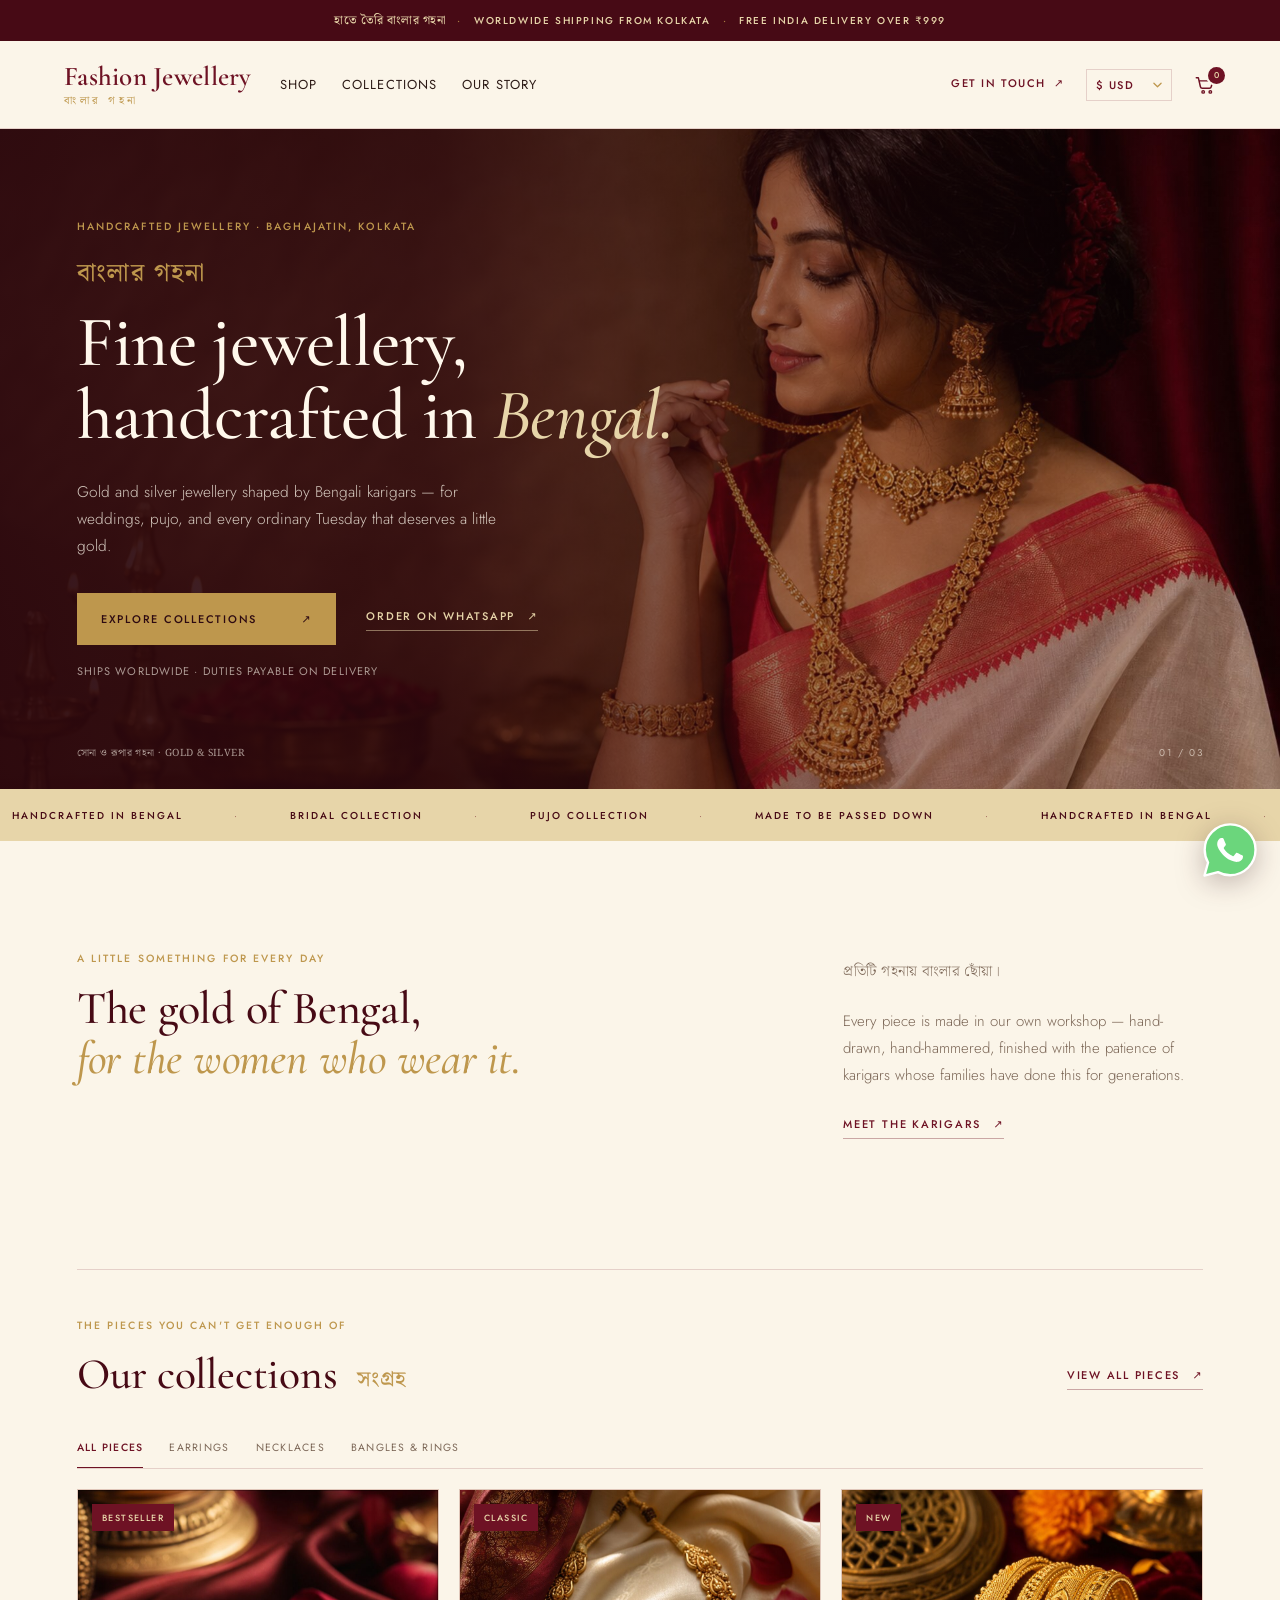
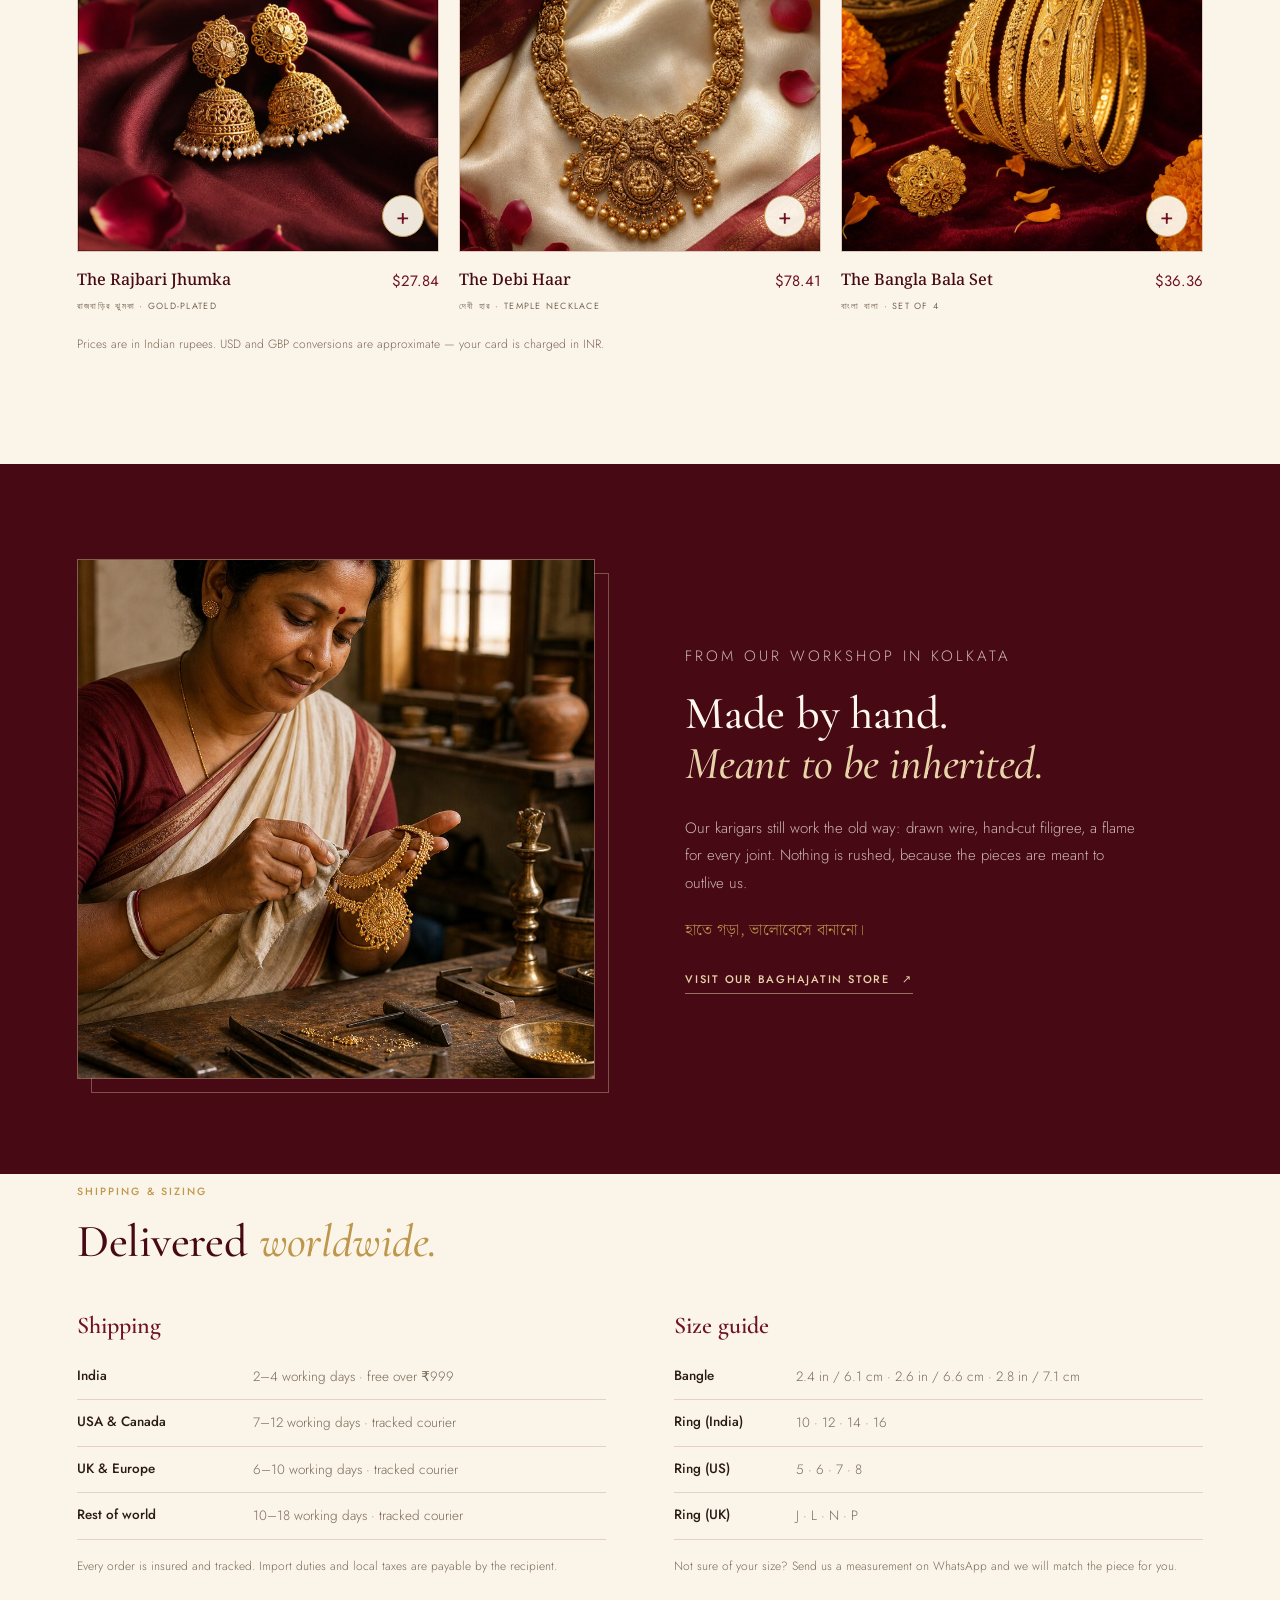
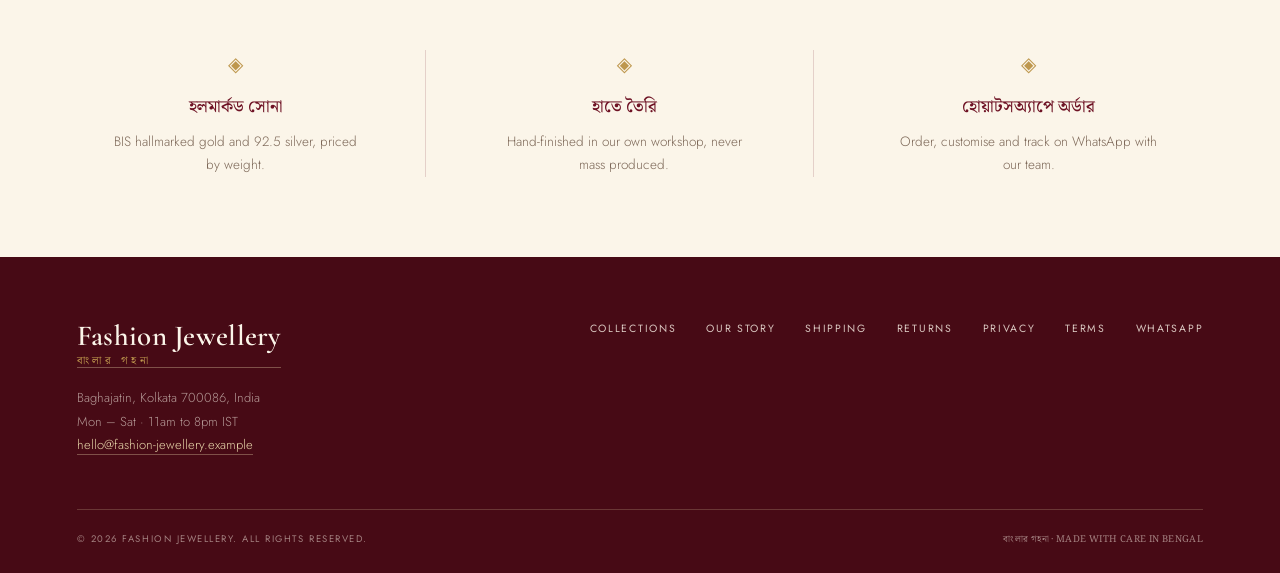
==== index.html @ 0cc1dbc8 "Fix dead navigation links on the cart page Co-authored-by: arena-agent <297053741+arena-agent@users." ====
<!doctype html>
<html lang="en">
<head>
  <meta charset="UTF-8">
  <meta name="viewport" content="width=device-width, initial-scale=1.0">
  <meta name="description" content="Fashion Jewellery — handcrafted Bengali gold and silver jewellery from Kolkata. Jhumka, temple haar, bala and bridal sets.">
  <meta name="theme-color" content="#6E1224">
  <link rel="icon" href="images/favicon.svg" type="image/svg+xml">
  <meta property="og:type" content="website">
  <meta property="og:title" content="Fashion Jewellery — বাংলার গহনা">
  <meta property="og:description" content="Handcrafted Bengali gold and silver jewellery from Kolkata. Jhumka, temple haar, bala and bridal sets.">
  <meta property="og:image" content="images/hero.jpg">
  <title>Fashion Jewellery | বাংলার গহনা · Handcrafted in Bengal</title>
  <link rel="preconnect" href="https://fonts.googleapis.com">
  <link rel="preconnect" href="https://fonts.gstatic.com" crossorigin>
  <link href="https://fonts.googleapis.com/css2?family=Cormorant+Garamond:ital,wght@0,400;0,500;0,600;1,400&family=Jost:wght@300;400;500;600&family=Noto+Serif+Bengali:wght@400;500;600&display=swap" rel="stylesheet">
  <link rel="stylesheet" href="style.css?v=10">
  <script>if ('scrollRestoration' in history) history.scrollRestoration = 'manual'; addEventListener('load', () => { if (!location.hash) window.scrollTo(0, 0); });</script>
</head>
<body>
  <div class="announcement"><span lang="bn">হাতে তৈরি বাংলার গহনা</span><i>·</i>WORLDWIDE SHIPPING FROM KOLKATA<i>·</i>FREE INDIA DELIVERY OVER ₹999</div>

  <header class="header">
    <button class="icon-button menu-toggle" aria-label="Open menu" aria-expanded="false">☰</button>
    <a class="logo" href="#top" aria-label="Fashion Jewellery home">
      <span class="logo-en">Fashion Jewellery</span>
      <span class="logo-bn" lang="bn">বাংলার গহনা</span>
    </a>
    <nav class="nav" aria-label="Main navigation">
      <a href="#shop">Shop</a>
      <a href="#collections">Collections</a>
      <a href="#story">Our Story</a>
    </nav>
    <div class="header-actions">
      <a href="https://wa.me/918697771768" target="_blank" rel="noopener noreferrer" class="contact-link">GET IN TOUCH <span>↗</span></a>
      <div class="currency-picker" data-currency-picker>
        <button class="currency-toggle" type="button" aria-haspopup="listbox" aria-expanded="false" aria-label="Currency: Indian rupee">
          <span class="currency-code">₹ INR</span>
          <svg class="currency-chevron" viewBox="0 0 10 6" aria-hidden="true"><path d="M1 1l4 4 4-4" fill="none" stroke="currentColor" stroke-width="1.4" stroke-linecap="round" stroke-linejoin="round"/></svg>
        </button>
        <ul class="currency-menu" role="listbox" aria-label="Choose currency" hidden>
          <li role="option" tabindex="-1" data-value="INR" aria-selected="true" class="selected"><span class="c-sym">₹</span><span class="c-code">INR</span><span class="c-name">Indian rupee</span></li>
          <li role="option" tabindex="-1" data-value="USD" aria-selected="false"><span class="c-sym">$</span><span class="c-code">USD</span><span class="c-name">US dollar</span></li>
          <li role="option" tabindex="-1" data-value="GBP" aria-selected="false"><span class="c-sym">£</span><span class="c-code">GBP</span><span class="c-name">Pound sterling</span></li>
        </ul>
      </div>
      <a class="bag-button" href="cart.html" aria-label="View your bag"><svg class="bag-icon" viewBox="0 0 24 24" aria-hidden="true" focusable="false" fill="none" stroke="currentColor" stroke-width="1.6" stroke-linecap="round" stroke-linejoin="round"><path d="M2.5 4h2.2l2.3 9.9a2 2 0 0 0 1.95 1.55h7.9a2 2 0 0 0 1.95-1.55L20.5 7.5H6.1"/><circle cx="10" cy="19.5" r="1.35"/><circle cx="17.8" cy="19.5" r="1.35"/></svg><span class="bag-count">0</span></a>
    </div>
  </header>

  <main id="top">
    <section class="hero">
      <div class="hero-copy">
        <p class="eyebrow">HANDCRAFTED JEWELLERY · BAGHAJATIN, KOLKATA</p>
        <h1><span class="bn" lang="bn">বাংলার গহনা</span>Fine jewellery,<br>handcrafted in <em>Bengal.</em></h1>
        <p class="hero-text">Gold and silver jewellery shaped by Bengali karigars — for weddings, pujo, and every ordinary Tuesday that deserves a little gold.</p>
        <div class="hero-actions">
          <a class="button button-gold" href="#collections">EXPLORE COLLECTIONS <span>↗</span></a>
          <a class="link-underline" href="https://wa.me/918697771768" target="_blank" rel="noopener noreferrer">ORDER ON WHATSAPP <span>↗</span></a>
        </div>
        <p class="hero-note">Ships worldwide · duties payable on delivery</p>
      </div>
      <div class="hero-bottom">
        <span lang="bn">সোনা ও রূপার গহনা · GOLD &amp; SILVER</span>
        <span>01 / 03</span>
      </div>
    </section>

    <div class="ticker" aria-hidden="true">
      <span>HANDCRAFTED IN BENGAL</span><b>·</b><span>BRIDAL COLLECTION</span><b>·</b><span>PUJO COLLECTION</span><b>·</b><span>MADE TO BE PASSED DOWN</span><b>·</b><span>HANDCRAFTED IN BENGAL</span><b>·</b>
    </div>

    <section class="intro section" id="shop">
      <div class="intro-left">
        <p class="eyebrow">A LITTLE SOMETHING FOR EVERY DAY</p>
        <h2>The gold of Bengal,<br><em>for the women who wear it.</em></h2>
      </div>
      <div class="intro-right">
        <p class="bn-line" lang="bn">প্রতিটি গহনায় বাংলার ছোঁয়া।</p>
        <p>Every piece is made in our own workshop — hand-drawn, hand-hammered, finished with the patience of karigars whose families have done this for generations.</p>
        <a class="link-underline" href="#story">MEET THE KARIGARS <span>↗</span></a>
      </div>
    </section>

    <section class="collections section" id="collections">
      <div class="section-heading">
        <div>
          <p class="eyebrow">THE PIECES YOU CAN'T GET ENOUGH OF</p>
          <h2>Our collections <span class="bn-inline" lang="bn">সংগ্রহ</span></h2>
        </div>
        <a class="link-underline" href="#products-grid">VIEW ALL PIECES <span>↗</span></a>
      </div>

      <div class="filters" role="group" aria-label="Filter products">
        <button class="active" data-filter="all">ALL PIECES</button>
        <button data-filter="earrings">EARRINGS</button>
        <button data-filter="necklaces">NECKLACES</button>
        <button data-filter="bangles">BANGLES &amp; RINGS</button>
      </div>

      <div class="product-grid" id="products-grid">
        <article class="product" data-category="earrings">
          <div class="product-image">
            <a class="product-link" href="product-jhumka.html" aria-label="View The Rajbari Jhumka"><img src="images/earrings.jpg" alt="Traditional gold Bengali jhumka earrings with pearl drops on maroon silk" loading="lazy"></a>
            <span class="tag">BESTSELLER</span>
            <button class="add" type="button" data-name="The Rajbari Jhumka" data-image="images/earrings.jpg" data-url="product-jhumka.html" data-price="2450" aria-label="Add The Rajbari Jhumka to bag">+</button>
          </div>
          <div class="product-info">
            <div><h3><a href="product-jhumka.html">The Rajbari Jhumka</a></h3><p><span lang="bn">রাজবাড়ির ঝুমকা</span> · GOLD-PLATED</p></div>
            <span class="price" data-inr="2450">₹2,450</span>
          </div>
        </article>
        <article class="product" data-category="necklaces">
          <div class="product-image">
            <a class="product-link" href="product-haar.html" aria-label="View The Debi Haar"><img src="images/necklace.jpg" alt="Antique gold Bengali temple necklace with carved deity pendants on ivory silk" loading="lazy"></a>
            <span class="tag">CLASSIC</span>
            <button class="add" type="button" data-name="The Debi Haar" data-image="images/necklace.jpg" data-url="product-haar.html" data-price="6900" aria-label="Add The Debi Haar to bag">+</button>
          </div>
          <div class="product-info">
            <div><h3><a href="product-haar.html">The Debi Haar</a></h3><p><span lang="bn">দেবী হার</span> · TEMPLE NECKLACE</p></div>
            <span class="price" data-inr="6900">₹6,900</span>
          </div>
        </article>
        <article class="product" data-category="bangles">
          <div class="product-image">
            <a class="product-link" href="product-bala.html" aria-label="View The Bangla Bala Set"><img src="images/bangles.jpg" alt="Set of traditional gold Bengali bangles and a carved gold ring on maroon velvet with marigolds" loading="lazy"></a>
            <span class="tag">NEW</span>
            <button class="add" type="button" data-name="The Bangla Bala Set" data-image="images/bangles.jpg" data-url="product-bala.html" data-price="3200" aria-label="Add The Bangla Bala Set to bag">+</button>
          </div>
          <div class="product-info">
            <div><h3><a href="product-bala.html">The Bangla Bala Set</a></h3><p><span lang="bn">বাংলা বালা</span> · SET OF 4</p></div>
            <span class="price" data-inr="3200">₹3,200</span>
          </div>
        </article>
      </div>
      <p class="price-note">Prices are in Indian rupees. USD and GBP conversions are approximate — your card is charged in INR.</p>
    </section>

    <section class="story section" id="story">
      <div class="story-image">
        <img src="images/story.jpg" alt="Bengali karigar polishing a gold necklace in a Kolkata workshop" loading="lazy">
      </div>
      <div class="story-copy">
        <p class="eyebrow">FROM OUR WORKSHOP IN KOLKATA</p>
        <h2>Made by hand.<br><em>Meant to be inherited.</em></h2>
        <p>Our karigars still work the old way: drawn wire, hand-cut filigree, a flame for every joint. Nothing is rushed, because the pieces are meant to outlive us.</p>
        <p class="bn-line" lang="bn">হাতে গড়া, ভালোবেসে বানানো।</p>
        <a class="link-underline" href="https://wa.me/918697771768" target="_blank" rel="noopener noreferrer">VISIT OUR BAGHAJATIN STORE <span>↗</span></a>
      </div>
    </section>

    <section class="info section" id="shipping">
      <div class="info-head">
        <p class="eyebrow">SHIPPING &amp; SIZING</p>
        <h2>Delivered <em>worldwide.</em></h2>
      </div>
      <div class="info-grid">
        <div>
          <h3>Shipping</h3>
          <table>
            <tr><th>India</th><td>2–4 working days · free over ₹999</td></tr>
            <tr><th>USA &amp; Canada</th><td>7–12 working days · tracked courier</td></tr>
            <tr><th>UK &amp; Europe</th><td>6–10 working days · tracked courier</td></tr>
            <tr><th>Rest of world</th><td>10–18 working days · tracked courier</td></tr>
          </table>
          <p class="fineprint">Every order is insured and tracked. Import duties and local taxes are payable by the recipient.</p>
        </div>
        <div>
          <h3>Size guide</h3>
          <table>
            <tr><th>Bangle</th><td>2.4 in / 6.1 cm · 2.6 in / 6.6 cm · 2.8 in / 7.1 cm</td></tr>
            <tr><th>Ring (India)</th><td>10 · 12 · 14 · 16</td></tr>
            <tr><th>Ring (US)</th><td>5 · 6 · 7 · 8</td></tr>
            <tr><th>Ring (UK)</th><td>J · L · N · P</td></tr>
          </table>
          <p class="fineprint">Not sure of your size? Send us a measurement on WhatsApp and we will match the piece for you.</p>
        </div>
      </div>
    </section>

    <section class="assurances section" aria-label="Why shop with us">
      <div><span class="assurance-icon">◈</span><h3 lang="bn">হলমার্কড সোনা</h3><p>BIS hallmarked gold and 92.5 silver, priced by weight.</p></div>
      <div><span class="assurance-icon">◈</span><h3 lang="bn">হাতে তৈরি</h3><p>Hand-finished in our own workshop, never mass produced.</p></div>
      <div><span class="assurance-icon">◈</span><h3 lang="bn">হোয়াটসঅ্যাপে অর্ডার</h3><p>Order, customise and track on WhatsApp with our team.</p></div>
    </section>
  </main>

  <footer>
    <div class="footer-top">
      <div class="footer-brand">
        <a class="logo" href="#top"><span class="logo-en">Fashion Jewellery</span><span class="logo-bn" lang="bn">বাংলার গহনা</span></a>
        <p>Baghajatin, Kolkata 700086, India<br>Mon – Sat · 11am to 8pm IST<br><a href="mailto:hello@fashion-jewellery.example">hello@fashion-jewellery.example</a></p>
      </div>
      <div class="footer-links">
        <a href="#collections">COLLECTIONS</a>
        <a href="#story">OUR STORY</a>
        <a href="#shipping">SHIPPING</a>
        <a href="returns.html">RETURNS</a>
        <a href="privacy.html">PRIVACY</a>
        <a href="terms.html">TERMS</a>
        <a href="https://wa.me/918697771768" target="_blank" rel="noopener noreferrer">WHATSAPP</a>
      </div>
    </div>
    <div class="footer-bottom">
      <span>© 2026 FASHION JEWELLERY. ALL RIGHTS RESERVED.</span>
      <span lang="bn">বাংলার গহনা · MADE WITH CARE IN BENGAL</span>
    </div>
  </footer>


  <a class="whatsapp-float" href="https://wa.me/918697771768?text=Hello%20Fashion%20Jewellery!%20I%27d%20like%20to%20know%20more%20about%20your%20jewellery." target="_blank" rel="noopener noreferrer" aria-label="Chat with Fashion Jewellery on WhatsApp">
    <svg viewBox="-1.1 -1.1 26.2 26.2" aria-hidden="true" focusable="false"><path d="M20.463 3.488A11.815 11.815 0 0 0 12.05 0C5.495 0 .16 5.335.157 11.892c0 2.096.547 4.142 1.588 5.945L.057 24l6.305-1.654a11.882 11.882 0 0 0 5.683 1.448h.005c6.554 0 11.89-5.335 11.893-11.893a11.821 11.821 0 0 0-3.48-8.413Z" fill="#6BD67C" stroke="#FFFFFF" stroke-width="1.1" stroke-linejoin="round"/><path d="M17.472 14.382c-.297-.149-1.758-.867-2.03-.967-.273-.099-.471-.148-.67.15-.197.297-.767.966-.94 1.164-.173.199-.347.223-.644.075-.297-.15-1.255-.463-2.39-1.475-.883-.788-1.48-1.761-1.653-2.059-.173-.297-.018-.458.13-.606.134-.133.298-.347.446-.52.149-.174.198-.298.298-.497.099-.198.05-.371-.025-.52-.075-.149-.669-1.612-.916-2.207-.242-.579-.487-.5-.669-.51-.173-.008-.371-.01-.57-.01-.198 0-.52.074-.792.372-.272.297-1.04 1.016-1.04 2.479 0 1.462 1.065 2.875 1.213 3.074.149.198 2.096 3.2 5.077 4.487.709.306 1.262.489 1.694.625.712.227 1.36.195 1.871.118.571-.085 1.758-.719 2.006-1.413.248-.694.248-1.289.173-1.413-.074-.124-.272-.198-.57-.347" fill="#FFFFFF"/></svg>
  </a>
  <script src="script.js"></script>
</body></html>
---- style.css ----
:root{
  --ivory:#fbf5e9;
  --ivory-2:#f5ead8;
  --ivory-3:#efe0c9;
  --maroon:#6e1224;
  --maroon-deep:#470a15;
  --gold:#be974d;
  --gold-2:#e7d5a9;
  --ink:#2c1a16;
  --muted:#7c6757;
  --line:rgba(110,18,36,.16);
}
*{box-sizing:border-box}
html{scroll-behavior:smooth}
body{margin:0;background:var(--ivory);color:var(--ink);font-family:'Jost',system-ui,sans-serif;font-weight:400;-webkit-font-smoothing:antialiased}
a{color:inherit;text-decoration:none}
button,input{font:inherit}
button{cursor:pointer}
img{display:block;max-width:100%;height:auto}
.bn,.logo-bn,.bn-line,.bn-inline,.product-info h3{font-family:'Noto Serif Bengali',serif}
.sr-only{position:absolute;width:1px;height:1px;overflow:hidden;clip:rect(0,0,0,0)}

/* announcement */
.announcement{background:var(--maroon-deep);color:var(--gold-2);text-align:center;font-size:10px;letter-spacing:.16em;padding:11px 16px;font-weight:500;text-transform:uppercase}
.announcement span{font-family:'Noto Serif Bengali',serif;letter-spacing:.04em;text-transform:none;font-size:12px;color:var(--gold-2)}
.announcement i{margin:0 12px;font-style:normal;color:var(--gold);opacity:.8}

/* header */
.header{position:sticky;top:0;z-index:9;height:88px;display:flex;align-items:center;gap:clamp(14px,2.2vw,38px);padding:0 5%;background:var(--ivory);border-bottom:1px solid var(--line);transition:box-shadow .25s ease}
.header.scrolled{box-shadow:0 10px 26px rgba(44,10,16,.12)}
#top,#shop,#collections,#story,#shipping{scroll-margin-top:104px}
.logo{display:flex;flex-direction:column;line-height:1;gap:6px;min-width:0}
.logo-en{font-family:'Cormorant Garamond',serif;font-size:27px;font-weight:600;letter-spacing:.01em;color:var(--maroon);white-space:nowrap}
.logo-bn{font-size:11px;letter-spacing:.32em;color:var(--gold);text-transform:none}
.nav{display:flex;gap:clamp(16px,1.9vw,32px);font-size:13px;letter-spacing:.09em;text-transform:uppercase;color:var(--ink)}
.nav a{position:relative;padding:6px 0;white-space:nowrap}
.nav a:after{content:'';position:absolute;left:0;right:100%;bottom:0;height:1px;background:var(--gold);transition:right .25s}
.nav a:hover:after{right:0}
.header-actions{margin-left:auto;display:flex;align-items:center;gap:clamp(14px,1.7vw,30px);font-size:11px;font-weight:500;letter-spacing:.14em}
.contact-link{display:inline-flex;gap:8px;color:var(--maroon);border-bottom:1px solid transparent;padding-bottom:3px;white-space:nowrap}
.contact-link:hover{border-color:var(--gold)}
.currency-picker{position:relative;display:inline-block}
.currency-toggle{display:inline-flex;align-items:center;justify-content:space-between;gap:7px;width:86px;box-sizing:border-box;border:1px solid var(--line);background:transparent;color:var(--maroon);font-family:'Jost',sans-serif;font-size:11px;letter-spacing:.12em;padding:7px 9px;cursor:pointer;transition:border-color .2s,background .2s}
.currency-toggle:hover{border-color:var(--gold);background:rgba(190,151,77,.08)}
.currency-toggle:focus-visible{outline:2px solid var(--gold);outline-offset:2px}
.currency-code{white-space:nowrap;flex:1 1 auto;text-align:left}
.currency-chevron{flex:0 0 auto;width:9px;height:6px;color:var(--gold);transition:transform .22s ease}
.currency-picker.open .currency-chevron{transform:rotate(180deg)}
.currency-menu{position:absolute;top:calc(100% + 8px);right:0;min-width:200px;margin:0;padding:6px;list-style:none;background:#fffaf0;border:1px solid var(--line);box-shadow:0 20px 44px rgba(44,10,16,.18);z-index:8}
.currency-menu[hidden]{display:none}
.currency-menu li{position:relative;display:grid;grid-template-columns:18px 1fr;column-gap:9px;align-items:center;padding:9px 26px 9px 10px;cursor:pointer;font-size:11px;letter-spacing:.1em;color:var(--muted)}
.currency-menu li:hover,.currency-menu li:focus{background:rgba(190,151,77,.14);outline:none}
.c-sym{grid-row:1 / 3;font-size:14px;color:var(--gold);text-align:center}
.c-code{color:var(--ink);letter-spacing:.14em}
.c-name{font-size:10px;letter-spacing:.02em;color:var(--muted);text-transform:none}
.currency-menu li.selected{background:rgba(110,18,36,.06)}
.currency-menu li.selected .c-code{color:var(--maroon);font-weight:500}
.currency-menu li.selected:after{content:'✓';position:absolute;right:10px;top:50%;transform:translateY(-50%);font-size:11px;color:var(--gold)}
.bag-button{position:relative;display:inline-flex;align-items:center;border:0;background:none;padding:0;line-height:1;color:var(--maroon)}
.bag-icon{width:22px;height:22px;flex:0 0 auto;display:block}
.header .bag-count{position:absolute;top:-7px;right:-9px;margin:0;width:17px;height:17px;min-width:17px;font-size:8.5px;box-shadow:0 0 0 2px var(--ivory)}
.bag-count{display:inline-flex;align-items:center;justify-content:center;flex:0 0 auto;width:20px;height:20px;min-width:20px;border-radius:50%;background:var(--maroon);color:var(--gold-2);margin-left:8px;font-size:9px;line-height:1;letter-spacing:0}
.icon-button{border:0;background:none}
.menu-toggle{display:none;font-size:20px;color:var(--maroon);padding:0}

/* hero */
.hero{position:relative;min-height:640px;display:flex;align-items:center;padding:90px 6% 110px;color:var(--ivory);background:var(--maroon-deep) url('images/hero.jpg') right center/cover no-repeat}
.hero:before{content:'';position:absolute;inset:0;background:linear-gradient(90deg,rgba(43,7,13,.95) 0%,rgba(43,7,13,.86) 34%,rgba(43,7,13,.45) 62%,rgba(43,7,13,.12) 100%)}
.hero-copy{position:relative;max-width:640px}
.eyebrow{font-size:10.5px;font-weight:500;letter-spacing:.2em;text-transform:uppercase;color:var(--gold);margin:0}
.hero h1{font-family:'Cormorant Garamond',serif;font-weight:500;font-size:clamp(46px,5.6vw,80px);line-height:1.02;letter-spacing:-.01em;margin:22px 0 26px;color:#fff8ec}
.hero h1 em{font-style:italic;color:var(--gold-2)}
.hero h1 .bn{display:block;font-size:clamp(20px,2vw,27px);letter-spacing:.06em;color:var(--gold);margin-bottom:14px;line-height:1.4}
.hero-text{font-size:15.5px;line-height:1.75;max-width:440px;color:rgba(255,248,236,.78);font-weight:300}
.hero-actions{display:flex;align-items:center;gap:30px;flex-wrap:wrap;margin-top:34px}
.hero-note{margin:18px 0 0;font-size:11px;letter-spacing:.1em;text-transform:uppercase;color:rgba(255,248,236,.6)}
.button{display:inline-flex;align-items:center;justify-content:space-between;gap:44px;padding:18px 24px;font-size:11px;font-weight:500;letter-spacing:.16em;border:0}
.button-gold{background:var(--gold);color:#2d0a12}
.button-gold:hover{background:var(--gold-2)}
.link-underline{display:inline-flex;align-items:center;gap:12px;font-size:11px;font-weight:500;letter-spacing:.16em;color:var(--gold-2);border-bottom:1px solid rgba(231,213,169,.5);padding-bottom:6px}
.hero .link-underline{color:var(--gold-2)}
.link-underline:hover{border-color:var(--gold-2)}
.hero-bottom{position:absolute;left:6%;right:6%;bottom:28px;display:flex;justify-content:space-between;font-size:10px;letter-spacing:.16em;color:rgba(255,248,236,.6);text-transform:uppercase}
.hero-bottom span:first-child{font-family:'Noto Serif Bengali',serif;letter-spacing:.04em;text-transform:none}

/* ticker */
.ticker{background:var(--gold-2);color:var(--maroon-deep);height:52px;display:flex;align-items:center;justify-content:space-around;gap:26px;overflow:hidden;white-space:nowrap;font-size:10px;letter-spacing:.2em;font-weight:500}
.ticker b{font-weight:400;color:var(--maroon);opacity:.6}

/* sections */
.section{padding-left:6%;padding-right:6%}
.intro{display:flex;justify-content:space-between;gap:8%;align-items:flex-start;padding-top:110px;padding-bottom:110px}
.intro-left{max-width:620px}
.intro-right{width:360px;padding-top:8px}
.section h2{font-family:'Cormorant Garamond',serif;font-weight:500;font-size:clamp(34px,3.6vw,54px);line-height:1.08;letter-spacing:-.005em;margin:18px 0 0;color:var(--maroon-deep)}
.section h2 em{font-style:italic;color:var(--gold)}
.bn-line{font-size:15px;color:var(--maroon);margin:0 0 14px;letter-spacing:.02em}
.intro-right p{font-size:15px;line-height:1.8;color:var(--muted);margin:0 0 22px;font-weight:300}
.intro-right .link-underline{color:var(--maroon);border-color:rgba(110,18,36,.35)}

/* collections */
.collections{padding-top:20px;padding-bottom:110px}
.section-heading{display:flex;justify-content:space-between;align-items:flex-end;gap:20px;border-top:1px solid var(--line);padding-top:48px}
.section-heading h2{font-size:clamp(32px,3.4vw,50px)}
.bn-inline{font-size:.5em;color:var(--gold);letter-spacing:.02em;margin-left:10px;vertical-align:middle}
.section-heading .link-underline{color:var(--maroon);border-color:rgba(110,18,36,.35);margin-bottom:8px}
.filters{display:flex;gap:26px;margin:42px 0 20px;overflow-x:auto;scrollbar-width:none;border-bottom:1px solid var(--line);padding-bottom:0}
.filters::-webkit-scrollbar{display:none}
.filters button{border:0;background:transparent;padding:0 0 12px;font-size:10.5px;letter-spacing:.12em;white-space:nowrap;color:var(--muted);border-bottom:2px solid transparent;margin-bottom:-1px}
.filters button.active{color:var(--maroon);border-color:var(--maroon);font-weight:500}
.product-grid{display:grid;grid-template-columns:repeat(3,1fr);gap:20px}
.product[hidden]{display:none}
.product-image{position:relative;background:var(--ivory-2);border:1px solid var(--line);overflow:hidden;aspect-ratio:1/1}
.product-image img{width:100%;height:100%;object-fit:cover;transition:transform .6s ease}
.product:hover .product-image img{transform:scale(1.04)}
.tag{position:absolute;top:14px;left:14px;background:var(--maroon);color:var(--gold-2);padding:7px 10px;font-size:9px;letter-spacing:.16em;font-weight:500}
.product-image .add{position:absolute;right:14px;bottom:14px;width:42px;height:42px;border-radius:50%;border:1px solid var(--gold);background:rgba(251,245,233,.94);color:var(--maroon);font-size:22px;line-height:1;display:grid;place-items:center;transition:.2s}
.product-image .add:hover{background:var(--maroon);color:var(--gold-2);border-color:var(--maroon)}
.detail-actions .button{width:auto;flex:0 0 auto}
.product-info{display:flex;justify-content:space-between;align-items:flex-start;gap:12px;padding-top:16px}
.product-info h3{font-size:16px;margin:0 0 6px;font-weight:500;color:var(--maroon-deep)}
.product-info p{font-size:9px;letter-spacing:.14em;color:var(--muted);margin:0;font-family:'Jost',sans-serif}
.product-info>span{font-size:15px;color:var(--maroon);white-space:nowrap;padding-top:2px}
.price-note{font-size:12px;line-height:1.7;color:var(--muted);margin:22px 0 0;font-weight:300}

/* story */
.story{display:grid;grid-template-columns:1fr 1fr;gap:8%;align-items:center;background:var(--maroon-deep);color:var(--ivory);padding-top:95px;padding-bottom:95px}
.story-image{position:relative}
.story-image img{position:relative;z-index:2}
.story-image img{width:100%;height:520px;object-fit:cover;border:1px solid rgba(231,213,169,.4)}
.story-image:after{content:'';position:absolute;inset:14px -14px -14px 14px;border:1px solid rgba(231,213,169,.35);pointer-events:none;z-index:1}
.story-copy{max-width:460px}
.story-copy h2{color:#fff8ec;margin-bottom:26px}
.story-copy h2 em{color:var(--gold-2)}
.story-copy p{font-size:15px;line-height:1.85;color:rgba(255,248,236,.72);font-weight:300;margin:0 0 18px}
.story-copy .bn-line{color:var(--gold);font-size:16px}
.story-copy .link-underline{margin-top:8px}

/* shipping & sizing */
.info{padding-top:10px;padding-bottom:0}
.info-head{max-width:640px}
.info-grid{display:grid;grid-template-columns:1fr 1fr;gap:6%;margin-top:44px}
.info-grid h3{font-family:'Cormorant Garamond',serif;font-size:24px;font-weight:600;color:var(--maroon);margin:0 0 14px}
.info-grid table{width:100%;border-collapse:collapse;font-size:13.5px}
.info-grid tr{border-bottom:1px solid var(--line)}
.info-grid th{text-align:left;font-weight:500;color:var(--ink);padding:12px 16px 12px 0;white-space:nowrap;vertical-align:top}
.info-grid td{color:var(--muted);padding:12px 0;font-weight:300;line-height:1.6}
.fineprint{font-size:12px;line-height:1.7;color:var(--muted);margin:16px 0 0;font-weight:300}

/* assurances */
.assurances{display:grid;grid-template-columns:repeat(3,1fr);gap:40px;padding-top:74px;padding-bottom:80px;text-align:center}
.assurances>div{border-right:1px solid var(--line);padding-right:30px}
.assurances>div:last-child{border-right:0;padding-right:0}
.assurance-icon{display:block;color:var(--gold);font-size:20px;margin-bottom:14px}
.assurances h3{font-family:'Noto Serif Bengali',serif;font-size:17px;font-weight:500;color:var(--maroon);margin:0 0 10px}
.assurances p{font-size:13.5px;line-height:1.7;color:var(--muted);margin:0 auto;max-width:260px;font-weight:300}

/* footer */
footer{background:var(--maroon-deep);color:var(--ivory);padding:64px 6% 26px}
.footer-top{display:flex;justify-content:space-between;gap:10%;align-items:flex-start}
.footer-brand .logo-en{color:var(--ivory);font-size:29px}
.footer-brand .logo-bn{color:var(--gold)}
.footer-brand p{font-size:13px;line-height:1.8;color:rgba(255,248,236,.6);margin:18px 0 0;font-weight:300}
.footer-brand a{color:var(--gold-2);border-bottom:1px solid rgba(231,213,169,.35)}
.footer-brand a:hover{border-color:var(--gold-2)}
.footer-links{display:flex;gap:30px;font-size:10.5px;letter-spacing:.16em;flex-wrap:wrap}
.footer-links a{color:rgba(255,248,236,.8);border-bottom:1px solid transparent;padding-bottom:5px}
.footer-links a:hover{color:var(--gold-2);border-color:var(--gold-2)}
.footer-bottom{border-top:1px solid rgba(231,213,169,.22);margin-top:52px;padding-top:22px;display:flex;justify-content:space-between;gap:20px;font-size:9.5px;letter-spacing:.16em;color:rgba(255,248,236,.5)}
.footer-bottom span:last-child{font-family:'Noto Serif Bengali',serif;letter-spacing:.04em}

/* cart page */
.cart-page{padding:0 6% 100px}
.cart-head{display:flex;align-items:baseline;gap:18px;flex-wrap:wrap;margin-bottom:30px}
.cart-head h1{font-family:'Cormorant Garamond',serif;font-size:clamp(38px,4vw,58px);font-weight:500;color:var(--maroon-deep);margin:0;line-height:1.05}
.cart-count-label{font-size:10.5px;letter-spacing:.16em;text-transform:uppercase;color:var(--muted);margin:0}
.cart-layout{display:grid;grid-template-columns:1.45fr .85fr;gap:6%;align-items:start}
.cart-layout[hidden]{display:none}
.cart-items{display:flex;flex-direction:column;border-top:1px solid var(--line)}
.cart-item{display:grid;grid-template-columns:112px 1fr;gap:18px;padding:22px 0;border-bottom:1px solid var(--line)}
.cart-item-media{display:block;background:var(--ivory-2);border:1px solid var(--line);aspect-ratio:1/1;overflow:hidden}
.cart-item-media img{width:100%;height:100%;object-fit:cover;display:block}
.cart-item-placeholder{display:grid;place-items:center;height:100%;color:var(--gold);font-size:22px}
.cart-item-body{display:flex;flex-direction:column;min-width:0}
.cart-item-head{display:flex;justify-content:space-between;align-items:baseline;gap:14px}
.cart-item-name{font-family:'Cormorant Garamond',serif;font-size:21px;font-weight:600;color:var(--maroon-deep);margin:0;line-height:1.2}
.cart-item-unit{font-size:12px;color:var(--muted);margin:5px 0 0}
.cart-item-foot{display:flex;align-items:center;justify-content:space-between;gap:14px;margin-top:auto;padding-top:14px}
.cart-line-total{font-size:15px;color:var(--maroon);white-space:nowrap}
.cart-summary{background:var(--ivory-2);border:1px solid var(--line);padding:26px 24px;position:sticky;top:110px}
.cart-summary h2{font-family:'Cormorant Garamond',serif;font-size:25px;font-weight:600;color:var(--maroon);margin:0 0 18px}
.summary-row{display:flex;justify-content:space-between;align-items:baseline;padding-bottom:16px;border-bottom:1px solid var(--line);font-size:15px;color:var(--ink)}
.summary-row strong{font-size:19px;color:var(--maroon)}
.cart-note{font-size:12px;line-height:1.7;color:var(--muted);margin:16px 0 20px;font-weight:300}
.cart-summary .button{width:100%}
.cart-continue{margin-top:18px;color:var(--maroon);border-color:rgba(110,18,36,.32)}
.cart-trust{list-style:none;margin:24px 0 0;padding:18px 0 0;border-top:1px solid var(--line);display:grid;gap:9px;font-size:12px;color:var(--muted);font-weight:300}
.cart-trust li:before{content:'\25c8';color:var(--gold);margin-right:9px;font-size:10px}
.cart-empty{max-width:470px;margin:0 auto;text-align:center;padding:70px 0 20px}
.cart-empty[hidden]{display:none}
.cart-empty-glyph{color:var(--gold);font-size:24px}
.cart-empty h2{font-family:'Cormorant Garamond',serif;font-size:32px;font-weight:600;color:var(--maroon-deep);margin:14px 0 10px}
.cart-empty p{font-size:14px;line-height:1.75;color:var(--muted);font-weight:300;margin:0 0 24px}
.qty{display:inline-flex;align-items:center;border:1px solid var(--line);background:rgba(255,255,255,.55)}
.qty-button{width:30px;height:30px;border:0;background:transparent;color:var(--maroon);font-size:15px;line-height:1;cursor:pointer;transition:background .15s}
.qty-button:hover{background:rgba(190,151,77,.18)}
.qty-value{min-width:26px;text-align:center;font-size:12px;letter-spacing:.06em}
.bag-remove{background:none;border:0;padding:0;text-decoration:underline;text-underline-offset:2px;font-size:11px;color:var(--maroon);cursor:pointer}
.whatsapp-order{width:100%}
.whatsapp-order:disabled{opacity:.45;cursor:not-allowed}

/* product detail */
.product-page{padding:0 6% 90px}
.breadcrumb{display:flex;gap:10px;flex-wrap:wrap;font-size:10.5px;letter-spacing:.14em;text-transform:uppercase;color:var(--muted);padding:26px 0 30px}
.breadcrumb a:hover{color:var(--maroon)}
.breadcrumb span[aria-current]{color:var(--maroon)}
.product-detail{display:grid;grid-template-columns:1.04fr 1fr;gap:6%;align-items:start}
.gallery-main{position:relative;background:var(--ivory-2);border:1px solid var(--line);overflow:hidden}
.gallery-open{display:block;width:100%;border:0;background:none;padding:0;cursor:zoom-in}
.gallery-image{width:100%;height:100%;aspect-ratio:1/1;object-fit:contain;display:block;background:var(--ivory-2);transition:transform .5s ease}
.gallery-main:hover .gallery-image{transform:scale(1.02)}
.zoom-hint{position:absolute;right:12px;bottom:12px;display:inline-flex;align-items:center;gap:7px;background:rgba(251,245,233,.95);color:var(--maroon);font-size:9.5px;letter-spacing:.14em;text-transform:uppercase;padding:8px 10px;opacity:0;transition:opacity .2s}
.gallery-main:hover .zoom-hint,.zoom-hint:focus-visible{opacity:1}
.zoom-hint svg{width:14px;height:14px}
.gallery-thumbs{display:grid;grid-template-columns:repeat(3,1fr);gap:10px;margin-top:10px}
.thumb{padding:0;border:1px solid var(--line);background:none;cursor:pointer;overflow:hidden;aspect-ratio:1/1;transition:border-color .2s}
.thumb img{width:100%;height:100%;object-fit:cover;display:block;opacity:.82;transition:opacity .2s}
.thumb:hover img{opacity:1}
.thumb.active{border-color:var(--maroon)}
.thumb.active img{opacity:1}
.detail-copy h1{font-family:'Cormorant Garamond',serif;font-size:clamp(34px,3.6vw,52px);font-weight:500;line-height:1.05;color:var(--maroon-deep);margin:14px 0 8px}
.detail-bn{font-family:'Noto Serif Bengali',serif;font-size:16px;color:var(--gold);margin:0 0 20px}
.detail-price{font-size:24px;color:var(--maroon);margin:0 0 6px}
.detail-desc{font-size:15px;line-height:1.85;color:var(--muted);font-weight:300;margin:22px 0}
.detail-list{list-style:none;margin:0 0 26px;padding:0;border-top:1px solid var(--line)}
.detail-list li{display:grid;grid-template-columns:128px 1fr;gap:14px;padding:11px 0;border-bottom:1px solid var(--line);font-size:13.5px;line-height:1.6;color:var(--muted)}
.detail-list li span{font-size:9.5px;letter-spacing:.16em;text-transform:uppercase;color:var(--maroon);padding-top:3px}
.detail-actions{display:flex;align-items:center;gap:24px;flex-wrap:wrap;margin-bottom:26px}
.button-maroon{background:var(--maroon);color:var(--gold-2);min-width:220px}
.button-maroon:hover{background:var(--maroon-deep)}
.detail-wa{color:var(--maroon);border-color:rgba(110,18,36,.35)}
.detail-notes{background:var(--ivory-2);border:1px solid var(--line);padding:18px 20px}
.detail-notes p{font-size:12.5px;line-height:1.75;color:var(--muted);font-weight:300;margin:0 0 8px}
.detail-notes p:last-child{margin:0}
.detail-notes a{color:var(--maroon);border-bottom:1px solid rgba(110,18,36,.3)}
.related{margin-top:80px}
.related-head{border-top:1px solid var(--line);padding-top:44px}
.related-grid{margin-top:26px}
.product-info h3 a:hover{color:var(--gold)}
.product-link{display:block}
.product-info .price{font-size:15px;color:var(--maroon);white-space:nowrap;padding-top:2px}

/* added-to-bag feedback */
.toast{position:fixed;left:50%;bottom:26px;z-index:12;display:flex;align-items:center;gap:16px;max-width:min(92vw,430px);background:var(--ivory);border:1px solid var(--gold);box-shadow:0 16px 34px rgba(44,10,16,.22);padding:13px 16px;opacity:0;pointer-events:none;transform:translate(-50%,14px);transition:opacity .28s ease,transform .28s ease}
.toast.show{opacity:1;pointer-events:auto;transform:translate(-50%,0)}
.toast-text{font-size:12.5px;line-height:1.45;color:var(--ink)}
.toast-link{border:0;background:none;padding:0;color:var(--maroon);font-family:'Jost',sans-serif;font-size:10.5px;letter-spacing:.14em;text-transform:uppercase;white-space:nowrap;text-decoration:underline;text-underline-offset:3px;cursor:pointer}
.fly-chip{position:fixed;z-index:31;display:grid;place-items:center;min-width:34px;height:26px;padding:0 9px;border-radius:13px;background:var(--maroon);color:var(--gold-2);font-family:'Jost',sans-serif;font-size:12px;font-weight:500;letter-spacing:.04em;box-shadow:0 8px 18px rgba(44,10,16,.3);pointer-events:none}
.bag-button.bump .bag-icon{animation:cart-bump .55s ease}
.bag-button.bump .bag-count{animation:badge-pop .55s ease}
@keyframes cart-bump{0%,100%{transform:translateY(0) scale(1)}30%{transform:translateY(-3px) scale(1.12)}60%{transform:translateY(0) scale(.96)}}
@keyframes badge-pop{0%,100%{transform:scale(1)}35%{transform:scale(1.35)}70%{transform:scale(.92)}}
@media(prefers-reduced-motion: reduce){
  .bag-button.bump .bag-icon,.bag-button.bump .bag-count{animation:none}
  .fly-chip{display:none}
}

/* full-screen image viewer */
.lightbox{position:fixed;inset:0;z-index:20;background:rgba(24,4,8,.95);display:flex;align-items:center;justify-content:center;padding:4vh 5vw}
.lightbox[hidden]{display:none}
.lightbox-figure{margin:0;display:flex;flex-direction:column;align-items:center;gap:14px;max-width:100%}
.lightbox-image{max-width:min(1100px,90vw);max-height:80vh;object-fit:contain;border:1px solid rgba(231,213,169,.25);background:#1d0509}
.lightbox-count{color:rgba(255,248,236,.65);font-size:11px;letter-spacing:.2em;font-family:'Jost',sans-serif}
.lightbox-close{position:absolute;top:16px;right:18px;width:44px;height:44px;border-radius:50%;border:1px solid rgba(231,213,169,.35);background:transparent;color:var(--gold-2);font-size:26px;line-height:1;cursor:pointer}
.lightbox-nav{position:absolute;top:50%;transform:translateY(-50%);width:52px;height:52px;border-radius:50%;border:1px solid rgba(231,213,169,.35);background:transparent;color:var(--gold-2);font-size:28px;line-height:1;cursor:pointer}
.lightbox-prev{left:2vw}
.lightbox-next{right:2vw}
.lightbox-close:hover,.lightbox-nav:hover{background:rgba(231,213,169,.14)}
.lightbox-close:focus-visible,.lightbox-nav:focus-visible{outline:2px solid var(--gold-2);outline-offset:3px}
body.lightbox-open{overflow:hidden}

/* policy pages */
.page-main{padding:70px 6% 90px;max-width:900px}
.page-back{display:inline-flex;gap:10px;align-items:center;font-size:11px;letter-spacing:.16em;color:var(--maroon);margin-bottom:34px}
.page-main h1{font-family:'Cormorant Garamond',serif;font-size:clamp(34px,4vw,54px);font-weight:500;color:var(--maroon-deep);margin:0 0 10px}
.page-main .updated{font-size:11px;letter-spacing:.14em;text-transform:uppercase;color:var(--gold);margin:0 0 34px}
.page-main h2{font-family:'Cormorant Garamond',serif;font-size:24px;font-weight:600;color:var(--maroon);margin:36px 0 12px}
.page-main p,.page-main li{font-size:14.5px;line-height:1.85;color:var(--muted);font-weight:300}
.page-main ul{padding-left:18px;margin:10px 0}
.page-main a.inline{color:var(--maroon);border-bottom:1px solid rgba(110,18,36,.35)}

/* floating whatsapp */
.whatsapp-float{position:fixed;right:22px;bottom:22px;z-index:4;display:block;line-height:0;background:none;border:0;border-radius:0;padding:0;filter:drop-shadow(0 6px 14px rgba(44,10,16,.28));transition:transform .2s}
.whatsapp-float svg{width:56px;height:56px;display:block}
.whatsapp-float:hover{transform:scale(1.07)}
.whatsapp-float:focus-visible{outline:2px solid var(--gold);outline-offset:4px;border-radius:8px}

/* tablet */
@media(max-width:980px){
  .header{gap:4%}
  .nav{gap:22px;font-size:12px}
  .header-actions{gap:20px}
  .intro{flex-direction:column;gap:34px;padding-top:80px;padding-bottom:80px}
  .intro-right{width:auto;max-width:560px}
  .story{gap:5%}
  .story-image img{height:420px}
  .assurances{gap:24px}
  .footer-links{gap:20px}
}

/* landscape phones and small tablets */
@media(max-width:1024px){
  .menu-toggle{display:block}
  .nav{display:none;position:absolute;top:100%;left:0;right:0;background:var(--ivory);border-bottom:1px solid var(--line);box-shadow:0 18px 30px rgba(44,10,16,.08);padding:22px 5%;flex-direction:column;gap:18px;font-size:13px}
  .nav.open{display:flex}
  .contact-link{display:none}
  .header-actions{gap:14px}
}

/* mobile */
@media(max-width:700px){
  .announcement{font-size:8.5px;letter-spacing:.1em;padding:9px 12px;line-height:1.7}
  .announcement i{margin:0 6px}
  .header{height:74px;justify-content:flex-start;padding:0 5%;gap:12px}
  .logo-en{font-size:19px}
  .logo-bn{font-size:9.5px;letter-spacing:.26em}
  .menu-toggle{display:block}
  .nav{display:none;position:absolute;top:100%;left:0;right:0;background:var(--ivory);border-bottom:1px solid var(--line);box-shadow:0 18px 30px rgba(44,10,16,.08);padding:22px 5%;flex-direction:column;gap:18px;font-size:13px}
  .nav.open{display:flex}
  .header-actions{margin-left:auto}
  .contact-link{display:none}
  .currency-toggle{width:74px;font-size:10px;padding:6px 7px;gap:5px}
  .bag-icon{width:20px;height:20px}
  .header .bag-count{top:-5px;right:-7px;width:16px;height:16px;min-width:16px;font-size:8px;margin:0}
  .currency-menu{min-width:170px;right:-40px}
  .product-page{padding:0 5% 70px}
  .breadcrumb{padding:18px 0 22px;font-size:9.5px}
  .product-detail{grid-template-columns:1fr;gap:32px}
  .gallery-thumbs{gap:8px}
  .zoom-hint{opacity:1;font-size:9px;padding:7px 8px}
  .detail-actions{flex-direction:column;align-items:stretch;gap:16px}
  .detail-actions .button-maroon{width:100%}
  .detail-wa{justify-content:center}
  .detail-list li{grid-template-columns:104px 1fr;gap:10px;font-size:13px}
  .related{margin-top:56px}
  .related-grid{grid-template-columns:1fr}
  .lightbox-nav{width:42px;height:42px;font-size:22px}
  .lightbox-prev{left:8px}
  .lightbox-next{right:8px}
  .lightbox-close{top:10px;right:10px;width:40px;height:40px}
  .toast{left:12px;right:12px;bottom:84px;max-width:none;justify-content:space-between;transform:translateY(14px)}
  .toast.show{transform:translateY(0)}
  .bag-name{font-size:14px}
  .qty-button{width:30px;height:30px}
  .info-grid{grid-template-columns:1fr;gap:34px}
  .info-grid th{white-space:normal}
  .hero{min-height:600px;padding:60px 6% 96px;background-position:66% center}
  .hero:before{background:linear-gradient(0deg,rgba(43,7,13,.97) 12%,rgba(43,7,13,.8) 48%,rgba(43,7,13,.35) 100%)}
  .hero h1{font-size:44px;margin:16px 0 18px}
  .hero h1 .bn{font-size:19px}
  .hero-text{font-size:14px}
  .hero-actions{gap:18px;margin-top:26px}
  .button{padding:16px 18px;gap:24px;font-size:10px}
  .hero-bottom{left:6%;right:6%;bottom:22px;font-size:9px}
  .hero-bottom span:first-child{font-size:10px}
  .ticker{height:46px;justify-content:flex-start;padding-left:18px;gap:18px;font-size:9px}
  .section{padding-left:5%;padding-right:5%}
  .intro{padding-top:64px;padding-bottom:64px}
  .section h2{font-size:33px}
  .section-heading{flex-direction:column;align-items:flex-start;gap:16px;padding-top:38px}
  .section-heading h2{font-size:30px}
  .filters{gap:20px;margin-top:26px}
  .filters button{font-size:9.5px}
  .product-grid{grid-template-columns:1fr;gap:26px}
  .product-image{aspect-ratio:1/1}
  .collections{padding-bottom:70px}
  .story{grid-template-columns:1fr;gap:34px;padding-top:60px;padding-bottom:64px}
  .story-image img{height:380px}
  .story-image:after{inset:10px -10px -10px 10px}
  .assurances{grid-template-columns:1fr;gap:28px;padding-top:40px;padding-bottom:52px;text-align:left}
  .info{padding-top:0}
  .assurances>div{border-right:0;padding-right:0;border-bottom:1px solid var(--line);padding-bottom:26px}
  .assurances>div:last-child{border-bottom:0;padding-bottom:0}
  .assurances p{margin:0;max-width:none}
  footer{padding:48px 5% 22px}
  .footer-top{flex-direction:column;gap:30px}
  .footer-brand .logo-en{font-size:25px}
  .footer-links{gap:18px}
  .footer-bottom{flex-direction:column;gap:10px;font-size:8.5px;margin-top:38px}
  .cart-page{padding:0 5% 70px}
  .cart-head{margin-bottom:22px}
  .cart-layout{grid-template-columns:1fr;gap:30px}
  .cart-item{grid-template-columns:88px 1fr;gap:14px;padding:18px 0}
  .cart-item-name{font-size:19px}
  .cart-summary{position:static;padding:22px 18px}
  .toast-link{margin-left:10px}
  #top,#shop,#collections,#story,#shipping{scroll-margin-top:86px}
  .page-main{padding:50px 6% 70px}
  .whatsapp-float{right:14px;bottom:14px}
  .whatsapp-float svg{width:52px;height:52px}
}

/* very small handsets */
@media(max-width:380px){
  .logo-en{font-size:17px}
  .logo-bn{font-size:8px;letter-spacing:.2em}
  .currency-toggle{width:70px;font-size:9.5px;padding:6px}
  .header{gap:6px}
}
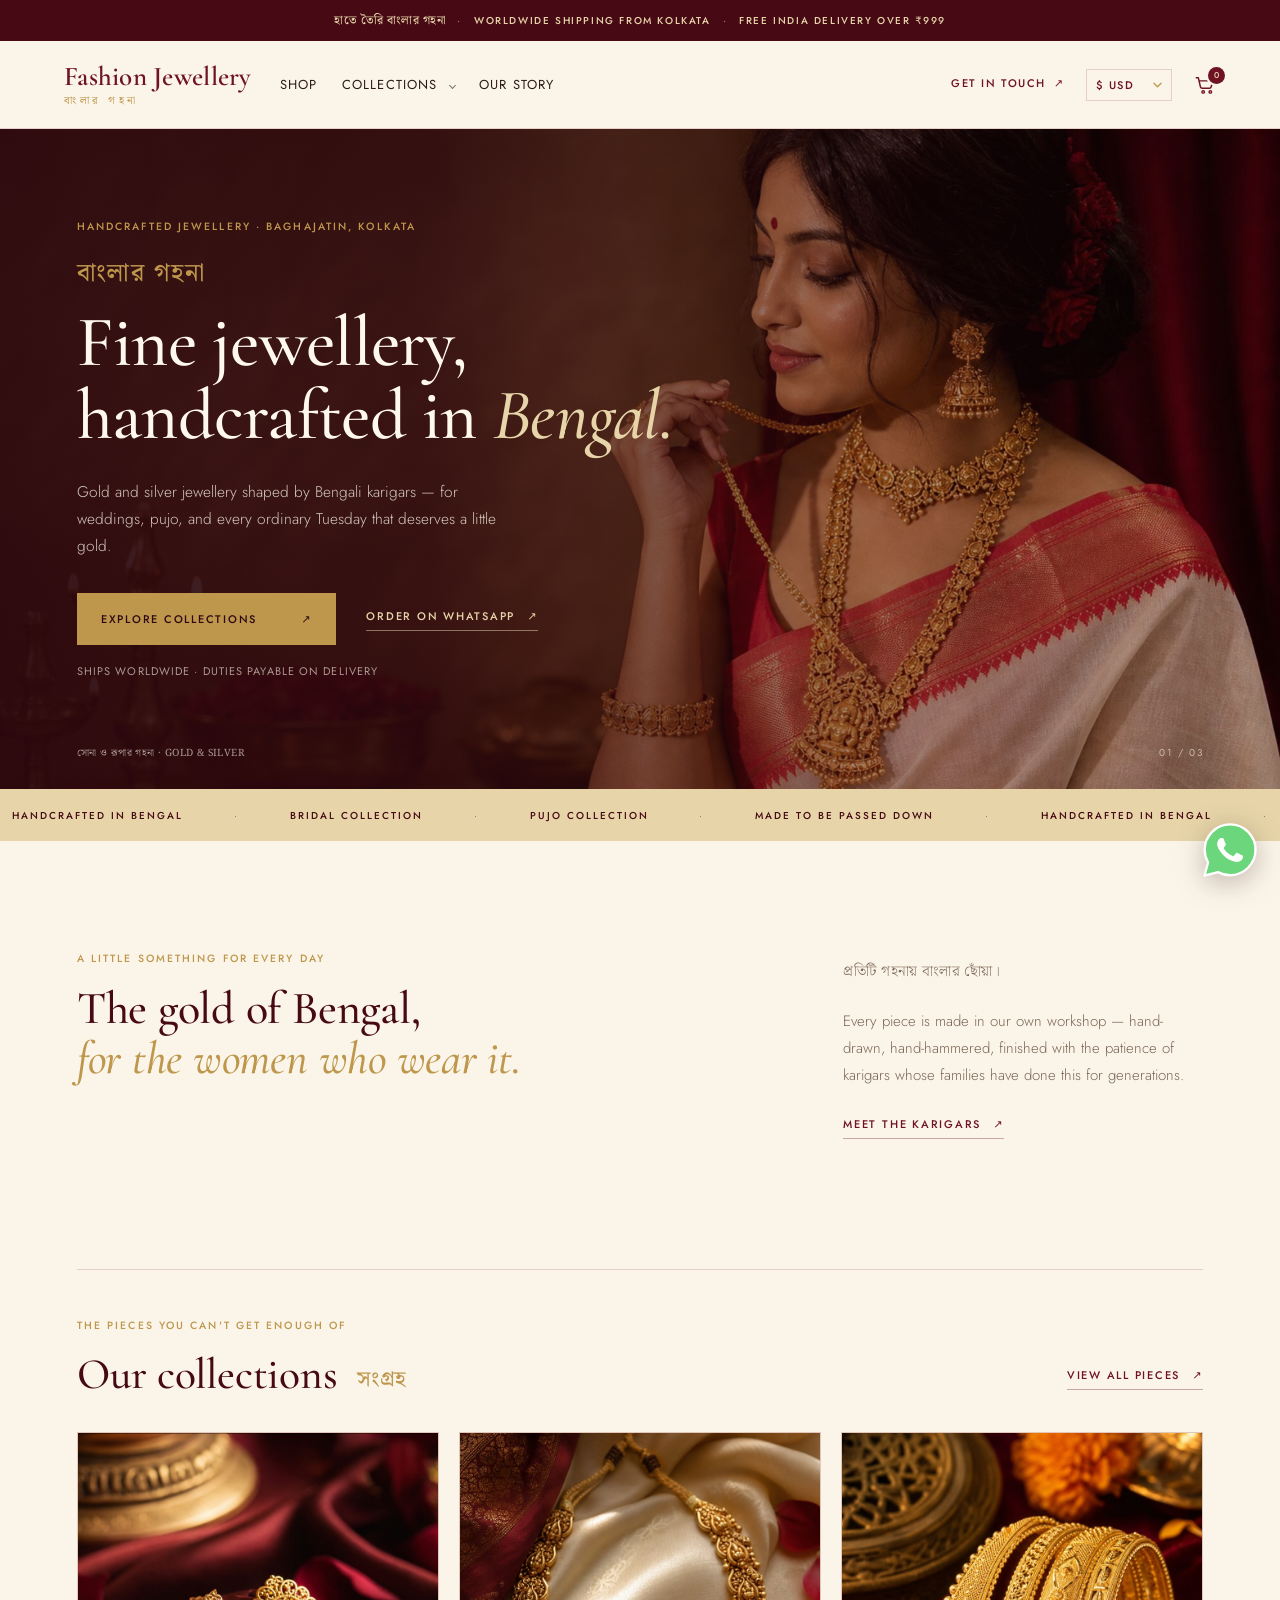
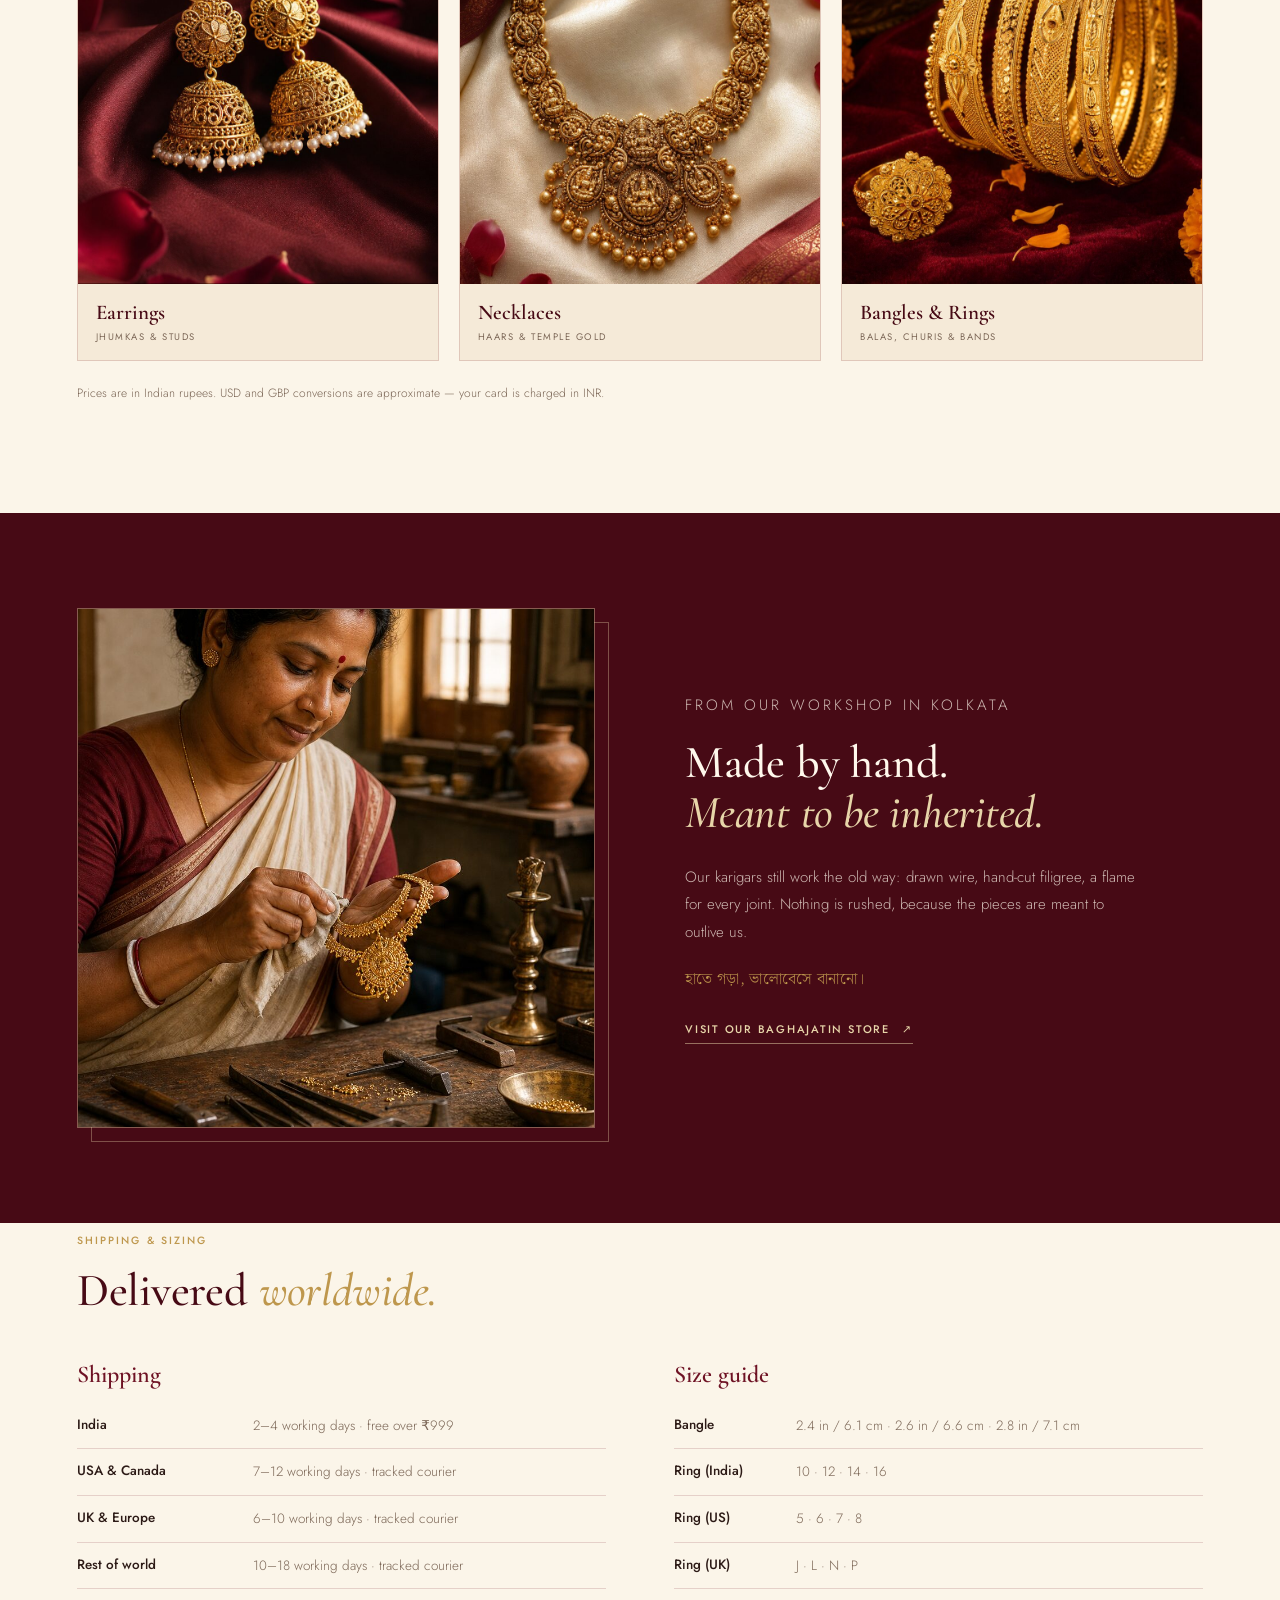
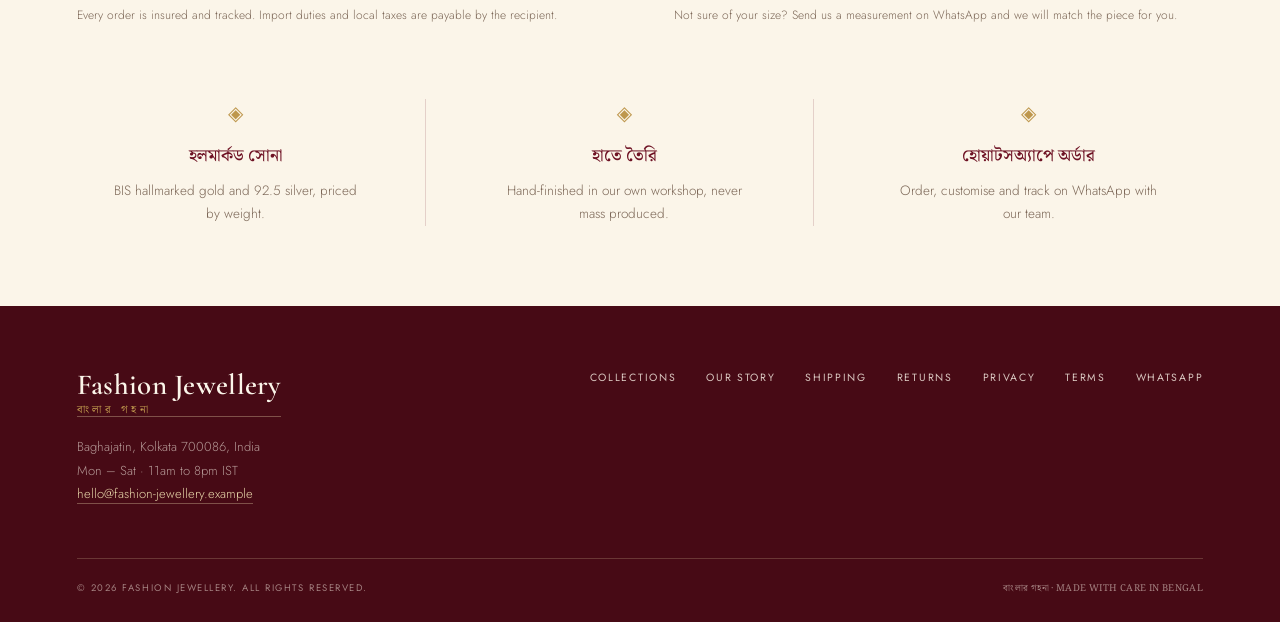
==== commit db071e06: "Give collections their own page and list categories in the menu Co-authored-by: arena-agent <2970537" ====
--- a/index.html
+++ b/index.html
@@ -14,7 +14,7 @@
   <link rel="preconnect" href="https://fonts.googleapis.com">
   <link rel="preconnect" href="https://fonts.gstatic.com" crossorigin>
   <link href="https://fonts.googleapis.com/css2?family=Cormorant+Garamond:ital,wght@0,400;0,500;0,600;1,400&family=Jost:wght@300;400;500;600&family=Noto+Serif+Bengali:wght@400;500;600&display=swap" rel="stylesheet">
-  <link rel="stylesheet" href="style.css?v=10">
+  <link rel="stylesheet" href="style.css?v=12">
   <script>if ('scrollRestoration' in history) history.scrollRestoration = 'manual'; addEventListener('load', () => { if (!location.hash) window.scrollTo(0, 0); });</script>
 </head>
 <body>
@@ -27,8 +27,16 @@
       <span class="logo-bn" lang="bn">বাংলার গহনা</span>
     </a>
     <nav class="nav" aria-label="Main navigation">
-      <a href="#shop">Shop</a>
-      <a href="#collections">Collections</a>
+      <a href="collections.html">Shop</a>
+      <div class="nav-group">
+        <a href="collections.html" class="nav-parent">Collections <span class="nav-caret" aria-hidden="true"></span></a>
+        <ul class="nav-sub" aria-label="Collection categories">
+          <li><a href="collections.html#all">All Pieces</a></li>
+          <li><a href="collections.html#earrings">Earrings</a></li>
+          <li><a href="collections.html#necklaces">Necklaces</a></li>
+          <li><a href="collections.html#bangles">Bangles &amp; Rings</a></li>
+        </ul>
+      </div>
       <a href="#story">Our Story</a>
     </nav>
     <div class="header-actions">
@@ -55,7 +63,7 @@
         <h1><span class="bn" lang="bn">বাংলার গহনা</span>Fine jewellery,<br>handcrafted in <em>Bengal.</em></h1>
         <p class="hero-text">Gold and silver jewellery shaped by Bengali karigars — for weddings, pujo, and every ordinary Tuesday that deserves a little gold.</p>
         <div class="hero-actions">
-          <a class="button button-gold" href="#collections">EXPLORE COLLECTIONS <span>↗</span></a>
+          <a class="button button-gold" href="collections.html">EXPLORE COLLECTIONS <span>↗</span></a>
           <a class="link-underline" href="https://wa.me/918697771768" target="_blank" rel="noopener noreferrer">ORDER ON WHATSAPP <span>↗</span></a>
         </div>
         <p class="hero-note">Ships worldwide · duties payable on delivery</p>
@@ -88,50 +96,22 @@
           <p class="eyebrow">THE PIECES YOU CAN'T GET ENOUGH OF</p>
           <h2>Our collections <span class="bn-inline" lang="bn">সংগ্রহ</span></h2>
         </div>
-        <a class="link-underline" href="#products-grid">VIEW ALL PIECES <span>↗</span></a>
+        <a class="link-underline" href="collections.html">VIEW ALL PIECES <span>↗</span></a>
       </div>
 
-      <div class="filters" role="group" aria-label="Filter products">
-        <button class="active" data-filter="all">ALL PIECES</button>
-        <button data-filter="earrings">EARRINGS</button>
-        <button data-filter="necklaces">NECKLACES</button>
-        <button data-filter="bangles">BANGLES &amp; RINGS</button>
-      </div>
-
-      <div class="product-grid" id="products-grid">
-        <article class="product" data-category="earrings">
-          <div class="product-image">
-            <a class="product-link" href="product-jhumka.html" aria-label="View The Rajbari Jhumka"><img src="images/earrings.jpg" alt="Traditional gold Bengali jhumka earrings with pearl drops on maroon silk" loading="lazy"></a>
-            <span class="tag">BESTSELLER</span>
-            <button class="add" type="button" data-name="The Rajbari Jhumka" data-image="images/earrings.jpg" data-url="product-jhumka.html" data-price="2450" aria-label="Add The Rajbari Jhumka to bag">+</button>
-          </div>
-          <div class="product-info">
-            <div><h3><a href="product-jhumka.html">The Rajbari Jhumka</a></h3><p><span lang="bn">রাজবাড়ির ঝুমকা</span> · GOLD-PLATED</p></div>
-            <span class="price" data-inr="2450">₹2,450</span>
-          </div>
-        </article>
-        <article class="product" data-category="necklaces">
-          <div class="product-image">
-            <a class="product-link" href="product-haar.html" aria-label="View The Debi Haar"><img src="images/necklace.jpg" alt="Antique gold Bengali temple necklace with carved deity pendants on ivory silk" loading="lazy"></a>
-            <span class="tag">CLASSIC</span>
-            <button class="add" type="button" data-name="The Debi Haar" data-image="images/necklace.jpg" data-url="product-haar.html" data-price="6900" aria-label="Add The Debi Haar to bag">+</button>
-          </div>
-          <div class="product-info">
-            <div><h3><a href="product-haar.html">The Debi Haar</a></h3><p><span lang="bn">দেবী হার</span> · TEMPLE NECKLACE</p></div>
-            <span class="price" data-inr="6900">₹6,900</span>
-          </div>
-        </article>
-        <article class="product" data-category="bangles">
-          <div class="product-image">
-            <a class="product-link" href="product-bala.html" aria-label="View The Bangla Bala Set"><img src="images/bangles.jpg" alt="Set of traditional gold Bengali bangles and a carved gold ring on maroon velvet with marigolds" loading="lazy"></a>
-            <span class="tag">NEW</span>
-            <button class="add" type="button" data-name="The Bangla Bala Set" data-image="images/bangles.jpg" data-url="product-bala.html" data-price="3200" aria-label="Add The Bangla Bala Set to bag">+</button>
-          </div>
-          <div class="product-info">
-            <div><h3><a href="product-bala.html">The Bangla Bala Set</a></h3><p><span lang="bn">বাংলা বালা</span> · SET OF 4</p></div>
-            <span class="price" data-inr="3200">₹3,200</span>
-          </div>
-        </article>
+      <div class="collection-cards">
+        <a class="collection-card" href="collections.html#earrings">
+          <span class="collection-media"><img src="images/earrings.jpg" alt="Gold Bengali jhumka earrings with pearl drops on maroon silk" loading="lazy"></span>
+          <span class="collection-label">Earrings<small>Jhumkas &amp; studs</small></span>
+        </a>
+        <a class="collection-card" href="collections.html#necklaces">
+          <span class="collection-media"><img src="images/necklace.jpg" alt="Antique gold Bengali temple necklace on ivory silk" loading="lazy"></span>
+          <span class="collection-label">Necklaces<small>Haars &amp; temple gold</small></span>
+        </a>
+        <a class="collection-card" href="collections.html#bangles">
+          <span class="collection-media"><img src="images/bangles.jpg" alt="Traditional gold Bengali bangles and a carved ring on maroon velvet" loading="lazy"></span>
+          <span class="collection-label">Bangles &amp; Rings<small>Balas, churis &amp; bands</small></span>
+        </a>
       </div>
       <p class="price-note">Prices are in Indian rupees. USD and GBP conversions are approximate — your card is charged in INR.</p>
     </section>
@@ -192,7 +172,7 @@
         <p>Baghajatin, Kolkata 700086, India<br>Mon – Sat · 11am to 8pm IST<br><a href="mailto:hello@fashion-jewellery.example">hello@fashion-jewellery.example</a></p>
       </div>
       <div class="footer-links">
-        <a href="#collections">COLLECTIONS</a>
+        <a href="collections.html">COLLECTIONS</a>
         <a href="#story">OUR STORY</a>
         <a href="#shipping">SHIPPING</a>
         <a href="returns.html">RETURNS</a>
--- a/style.css
+++ b/style.css
@@ -36,6 +36,13 @@
 .nav a{position:relative;padding:6px 0;white-space:nowrap}
 .nav a:after{content:'';position:absolute;left:0;right:100%;bottom:0;height:1px;background:var(--gold);transition:right .25s}
 .nav a:hover:after{right:0}
+.nav-group{position:relative;display:flex;align-items:center}
+.nav-caret{display:inline-block;width:5px;height:5px;margin-left:7px;margin-bottom:2px;border-right:1px solid currentColor;border-bottom:1px solid currentColor;transform:rotate(45deg);opacity:.6;vertical-align:middle}
+.nav-sub{position:absolute;top:100%;left:-18px;z-index:10;display:none;flex-direction:column;gap:2px;min-width:206px;margin:0;padding:14px 12px;list-style:none;background:var(--ivory);border:1px solid var(--line);box-shadow:0 20px 38px rgba(44,10,16,.14)}
+.nav-group:hover .nav-sub,.nav-group:focus-within .nav-sub{display:flex}
+.nav-sub a{display:block;padding:8px 12px;font-size:11px;letter-spacing:.12em;color:var(--muted);transition:color .18s,background .18s}
+.nav-sub a:hover{color:var(--maroon);background:rgba(190,151,77,.14)}
+.nav-sub a:after{display:none}
 .header-actions{margin-left:auto;display:flex;align-items:center;gap:clamp(14px,1.7vw,30px);font-size:11px;font-weight:500;letter-spacing:.14em}
 .contact-link{display:inline-flex;gap:8px;color:var(--maroon);border-bottom:1px solid transparent;padding-bottom:3px;white-space:nowrap}
 .contact-link:hover{border-color:var(--gold)}
@@ -123,6 +130,26 @@
 .product-info>span{font-size:15px;color:var(--maroon);white-space:nowrap;padding-top:2px}
 .price-note{font-size:12px;line-height:1.7;color:var(--muted);margin:22px 0 0;font-weight:300}
 
+/* collection teaser cards (homepage) */
+.collection-cards{display:grid;grid-template-columns:repeat(3,1fr);gap:20px;margin-top:34px}
+.collection-card{display:flex;flex-direction:column;border:1px solid var(--line);background:var(--ivory-2);overflow:hidden}
+.collection-media{display:block;aspect-ratio:4/5;overflow:hidden}
+.collection-media img{width:100%;height:100%;object-fit:cover;display:block;transition:transform .6s ease}
+.collection-card:hover .collection-media img{transform:scale(1.04)}
+.collection-label{display:flex;flex-direction:column;gap:5px;padding:16px 18px;font-family:'Cormorant Garamond',serif;font-size:21px;font-weight:600;color:var(--maroon-deep)}
+.collection-label small{font-family:'Jost',sans-serif;font-size:9.5px;letter-spacing:.16em;text-transform:uppercase;color:var(--muted);font-weight:400}
+
+/* collections page */
+.collections-page{padding:0 6% 110px}
+.page-head{max-width:780px;padding-bottom:8px}
+.page-head h1{font-family:'Cormorant Garamond',serif;font-size:clamp(40px,4.6vw,66px);font-weight:500;color:var(--maroon-deep);margin:16px 0 18px;line-height:1.03}
+.page-head h1 em{font-style:italic;color:var(--gold)}
+.page-lede{font-size:15px;line-height:1.85;color:var(--muted);font-weight:300;margin:0;max-width:620px}
+.collection-cta{margin-top:70px;padding:44px 40px;background:var(--ivory-2);border:1px solid var(--line);display:flex;flex-wrap:wrap;align-items:center;justify-content:space-between;gap:22px}
+.collection-cta h2{font-family:'Cormorant Garamond',serif;font-size:clamp(26px,2.5vw,34px);font-weight:500;color:var(--maroon-deep);margin:0 0 8px}
+.collection-cta p{margin:0;font-size:14px;line-height:1.7;color:var(--muted);font-weight:300;max-width:520px}
+.collection-cta .button{flex:0 0 auto}
+
 /* story */
 .story{display:grid;grid-template-columns:1fr 1fr;gap:8%;align-items:center;background:var(--maroon-deep);color:var(--ivory);padding-top:95px;padding-bottom:95px}
 .story-image{position:relative}
@@ -182,8 +209,8 @@
 .cart-item-media img{width:100%;height:100%;object-fit:cover;display:block}
 .cart-item-placeholder{display:grid;place-items:center;height:100%;color:var(--gold);font-size:22px}
 .cart-item-body{display:flex;flex-direction:column;min-width:0}
-.cart-item-head{display:flex;justify-content:space-between;align-items:baseline;gap:14px}
-.cart-item-name{font-family:'Cormorant Garamond',serif;font-size:21px;font-weight:600;color:var(--maroon-deep);margin:0;line-height:1.2}
+.cart-item-head{display:flex;justify-content:space-between;align-items:flex-start;gap:14px}
+.cart-item-name{font-family:'Cormorant Garamond',serif;font-size:21px;font-weight:600;color:var(--maroon-deep);margin:0;line-height:1.2;padding-top:5px}
 .cart-item-unit{font-size:12px;color:var(--muted);margin:5px 0 0}
 .cart-item-foot{display:flex;align-items:center;justify-content:space-between;gap:14px;margin-top:auto;padding-top:14px}
 .cart-line-total{font-size:15px;color:var(--maroon);white-space:nowrap}
@@ -205,7 +232,10 @@
 .qty-button{width:30px;height:30px;border:0;background:transparent;color:var(--maroon);font-size:15px;line-height:1;cursor:pointer;transition:background .15s}
 .qty-button:hover{background:rgba(190,151,77,.18)}
 .qty-value{min-width:26px;text-align:center;font-size:12px;letter-spacing:.06em}
-.bag-remove{background:none;border:0;padding:0;text-decoration:underline;text-underline-offset:2px;font-size:11px;color:var(--maroon);cursor:pointer}
+.bag-remove{display:inline-flex;align-items:center;justify-content:center;width:34px;height:34px;flex:0 0 auto;border:1px solid transparent;border-radius:50%;background:none;padding:0;color:var(--muted);cursor:pointer;transition:color .18s,background .18s,border-color .18s}
+.bag-remove svg{width:16px;height:16px;display:block}
+.bag-remove:hover{color:var(--maroon);background:rgba(110,18,36,.07);border-color:var(--line)}
+.bag-remove:focus-visible{outline:2px solid var(--gold);outline-offset:2px}
 .whatsapp-order{width:100%}
 .whatsapp-order:disabled{opacity:.45;cursor:not-allowed}
 
@@ -313,6 +343,10 @@
   .menu-toggle{display:block}
   .nav{display:none;position:absolute;top:100%;left:0;right:0;background:var(--ivory);border-bottom:1px solid var(--line);box-shadow:0 18px 30px rgba(44,10,16,.08);padding:22px 5%;flex-direction:column;gap:18px;font-size:13px}
   .nav.open{display:flex}
+  .nav-group{display:block;width:100%}
+  .nav-caret{margin-left:6px}
+  .nav-sub{position:static;display:flex;flex-direction:column;gap:12px;min-width:0;margin:14px 0 0;padding:0 0 0 16px;border:0;box-shadow:none;background:none}
+  .nav-sub a{padding:0;font-size:11.5px;letter-spacing:.12em;color:var(--muted)}
   .contact-link{display:none}
   .header-actions{gap:14px}
 }
@@ -327,6 +361,10 @@
   .menu-toggle{display:block}
   .nav{display:none;position:absolute;top:100%;left:0;right:0;background:var(--ivory);border-bottom:1px solid var(--line);box-shadow:0 18px 30px rgba(44,10,16,.08);padding:22px 5%;flex-direction:column;gap:18px;font-size:13px}
   .nav.open{display:flex}
+  .nav-group{display:block;width:100%}
+  .nav-caret{margin-left:6px}
+  .nav-sub{position:static;display:flex;flex-direction:column;gap:12px;min-width:0;margin:14px 0 0;padding:0 0 0 16px;border:0;box-shadow:none;background:none}
+  .nav-sub a{padding:0;font-size:11.5px;letter-spacing:.12em;color:var(--muted)}
   .header-actions{margin-left:auto}
   .contact-link{display:none}
   .currency-toggle{width:74px;font-size:10px;padding:6px 7px;gap:5px}
@@ -387,6 +425,14 @@
   .footer-brand .logo-en{font-size:25px}
   .footer-links{gap:18px}
   .footer-bottom{flex-direction:column;gap:10px;font-size:8.5px;margin-top:38px}
+  .collection-cards{grid-template-columns:1fr;gap:14px;margin-top:26px}
+  .collection-media{aspect-ratio:16/10}
+  .collection-label{font-size:19px;padding:13px 15px}
+  .collections-page{padding:0 5% 80px}
+  .page-head h1{margin:14px 0 14px}
+  .page-lede{font-size:14px;line-height:1.8}
+  .collection-cta{margin-top:52px;padding:28px 22px;gap:18px}
+  .filters{gap:22px;margin-top:30px}
   .cart-page{padding:0 5% 70px}
   .cart-head{margin-bottom:22px}
   .cart-layout{grid-template-columns:1fr;gap:30px}
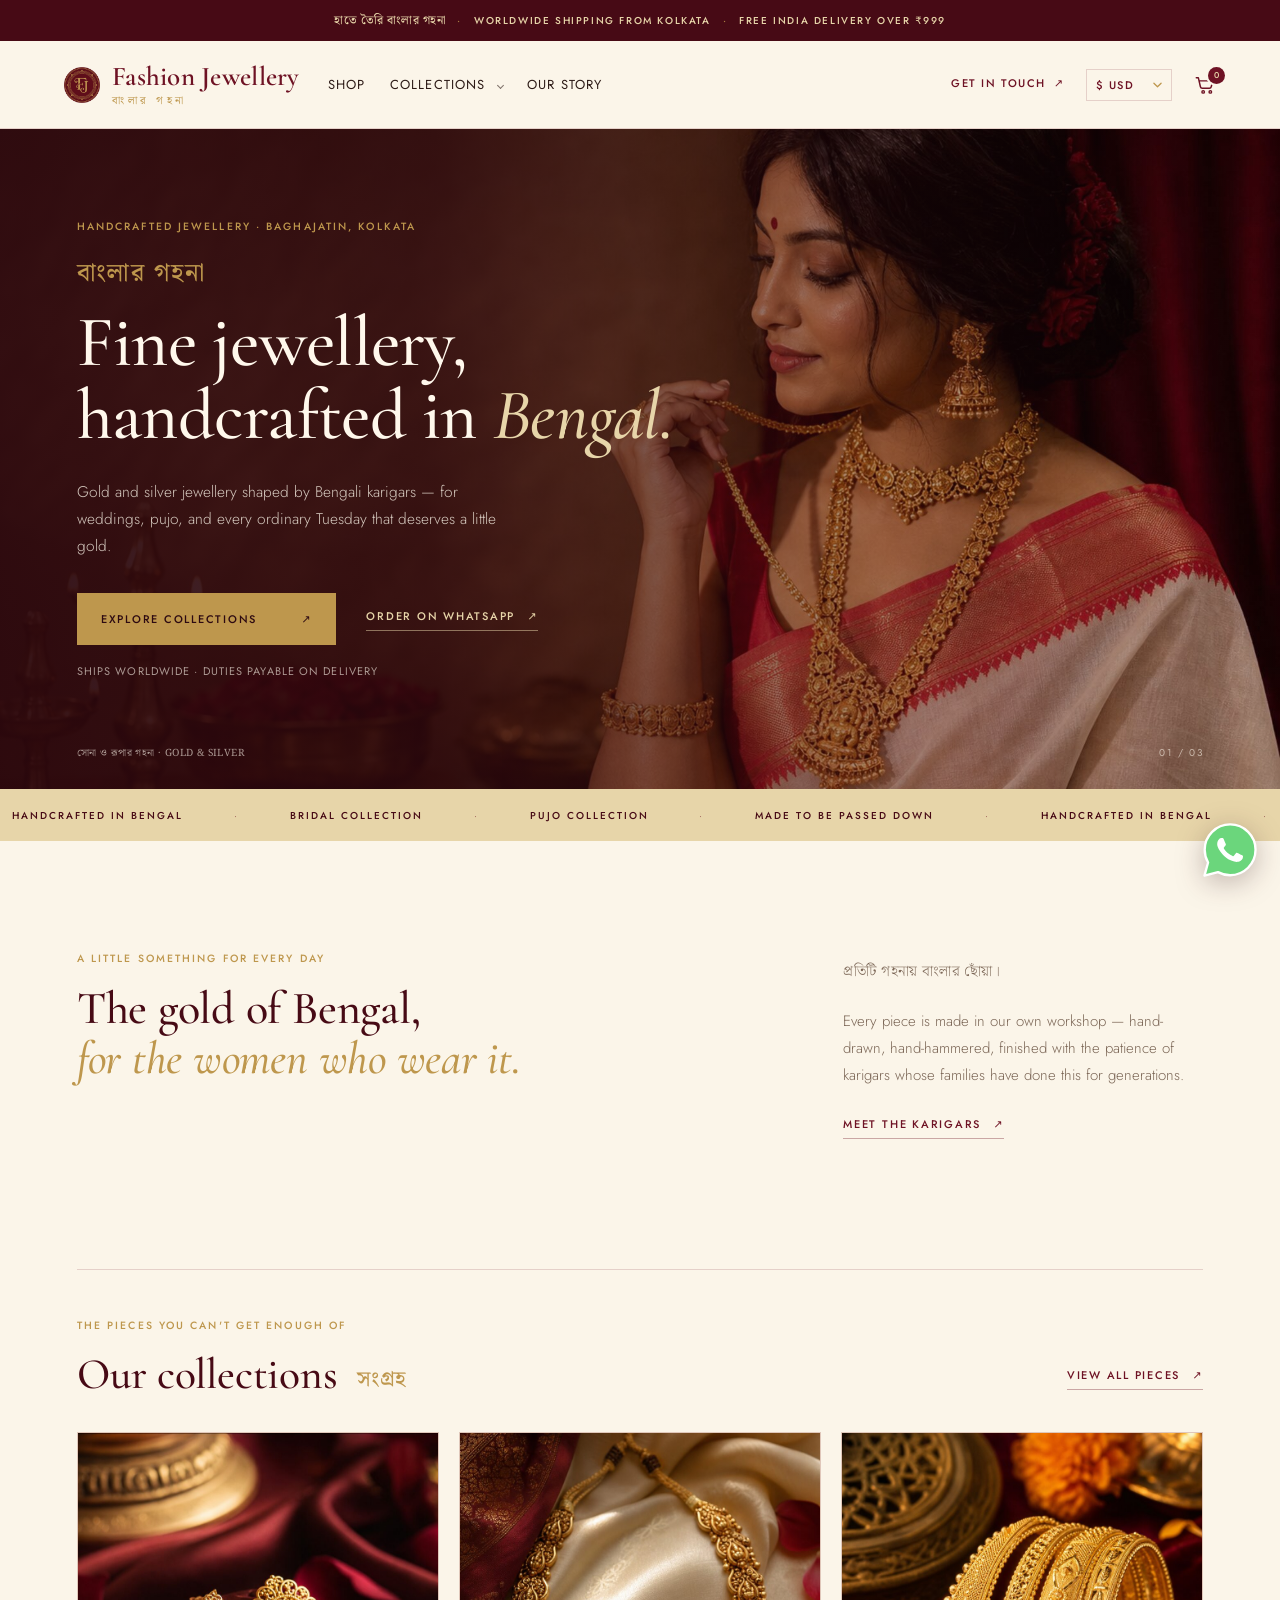
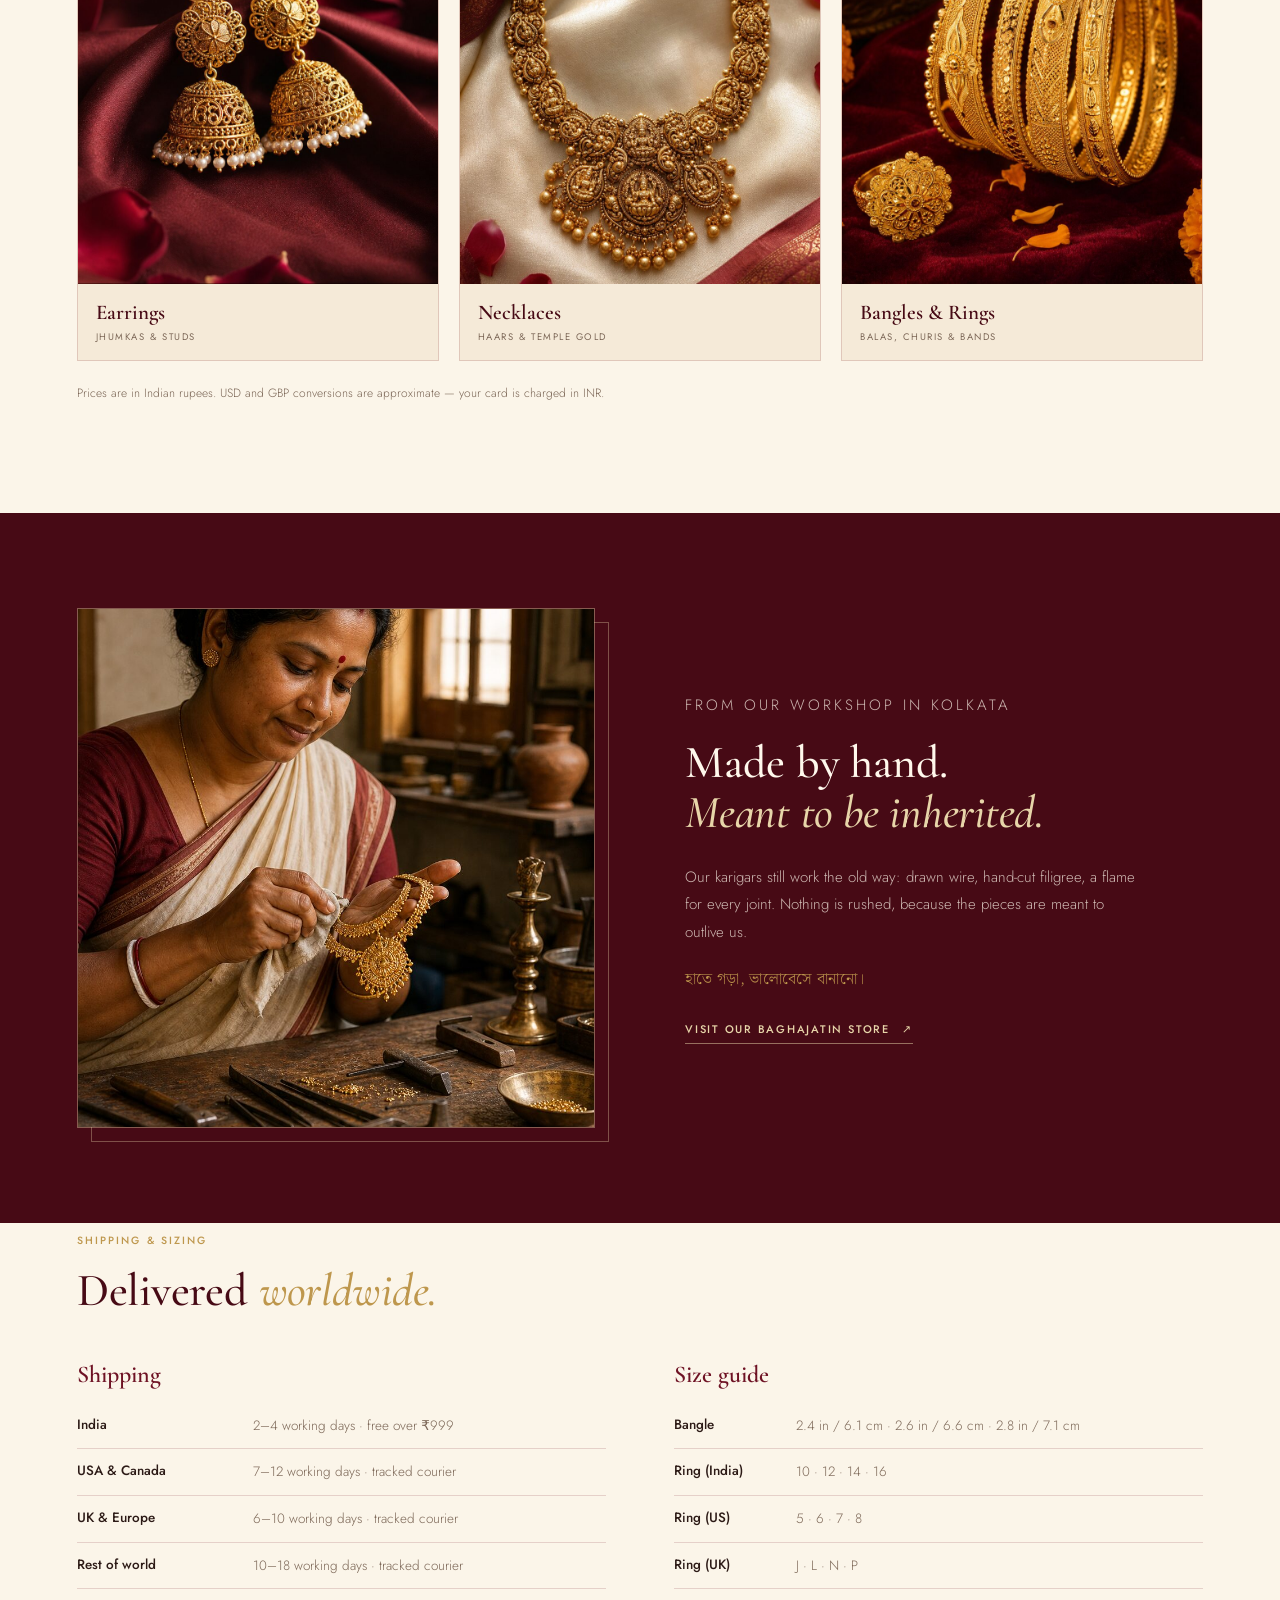
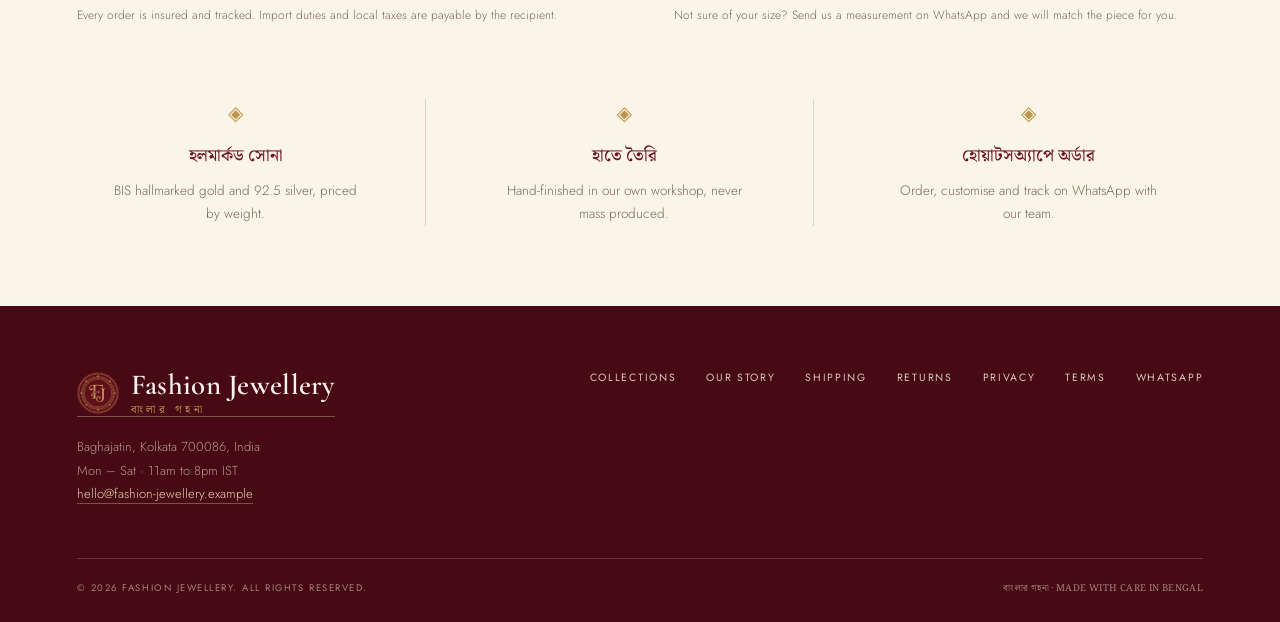
==== commit 919a0468: "Apply the chosen logo to the header, favicon and estimate Co-authored-by: arena-agent <297053741+are" ====
--- a/index.html
+++ b/index.html
@@ -5,7 +5,8 @@
   <meta name="viewport" content="width=device-width, initial-scale=1.0">
   <meta name="description" content="Fashion Jewellery — handcrafted Bengali gold and silver jewellery from Kolkata. Jhumka, temple haar, bala and bridal sets.">
   <meta name="theme-color" content="#6E1224">
-  <link rel="icon" href="images/favicon.svg" type="image/svg+xml">
+  <link rel="icon" href="images/favicon.png" type="image/png" sizes="64x64">
+  <link rel="apple-touch-icon" href="images/logo-mark-180.png">
   <meta property="og:type" content="website">
   <meta property="og:title" content="Fashion Jewellery — বাংলার গহনা">
   <meta property="og:description" content="Handcrafted Bengali gold and silver jewellery from Kolkata. Jhumka, temple haar, bala and bridal sets.">
@@ -14,7 +15,7 @@
   <link rel="preconnect" href="https://fonts.googleapis.com">
   <link rel="preconnect" href="https://fonts.gstatic.com" crossorigin>
   <link href="https://fonts.googleapis.com/css2?family=Cormorant+Garamond:ital,wght@0,400;0,500;0,600;1,400&family=Jost:wght@300;400;500;600&family=Noto+Serif+Bengali:wght@400;500;600&display=swap" rel="stylesheet">
-  <link rel="stylesheet" href="style.css?v=12">
+  <link rel="stylesheet" href="style.css?v=15">
   <script>if ('scrollRestoration' in history) history.scrollRestoration = 'manual'; addEventListener('load', () => { if (!location.hash) window.scrollTo(0, 0); });</script>
 </head>
 <body>
@@ -23,8 +24,7 @@
   <header class="header">
     <button class="icon-button menu-toggle" aria-label="Open menu" aria-expanded="false">☰</button>
     <a class="logo" href="#top" aria-label="Fashion Jewellery home">
-      <span class="logo-en">Fashion Jewellery</span>
-      <span class="logo-bn" lang="bn">বাংলার গহনা</span>
+      <img class="logo-mark" src="images/logo-mark.png" alt="" width="36" height="36"><span class="logo-text"><span class="logo-en">Fashion Jewellery</span><span class="logo-bn" lang="bn">বাংলার গহনা</span></span>
     </a>
     <nav class="nav" aria-label="Main navigation">
       <a href="collections.html">Shop</a>
@@ -168,7 +168,7 @@
   <footer>
     <div class="footer-top">
       <div class="footer-brand">
-        <a class="logo" href="#top"><span class="logo-en">Fashion Jewellery</span><span class="logo-bn" lang="bn">বাংলার গহনা</span></a>
+        <a class="logo" href="#top"><img class="logo-mark" src="images/logo-mark.png" alt="" width="36" height="36"><span class="logo-text"><span class="logo-en">Fashion Jewellery</span><span class="logo-bn" lang="bn">বাংলার গহনা</span></span></a>
         <p>Baghajatin, Kolkata 700086, India<br>Mon – Sat · 11am to 8pm IST<br><a href="mailto:hello@fashion-jewellery.example">hello@fashion-jewellery.example</a></p>
       </div>
       <div class="footer-links">
--- a/style.css
+++ b/style.css
@@ -29,7 +29,9 @@
 .header{position:sticky;top:0;z-index:9;height:88px;display:flex;align-items:center;gap:clamp(14px,2.2vw,38px);padding:0 5%;background:var(--ivory);border-bottom:1px solid var(--line);transition:box-shadow .25s ease}
 .header.scrolled{box-shadow:0 10px 26px rgba(44,10,16,.12)}
 #top,#shop,#collections,#story,#shipping{scroll-margin-top:104px}
-.logo{display:flex;flex-direction:column;line-height:1;gap:6px;min-width:0}
+.logo{display:flex;align-items:center;gap:12px;min-width:0}
+.logo-mark{display:block;width:36px;height:36px;flex:0 0 auto}
+.logo-text{display:flex;flex-direction:column;line-height:1;gap:6px;min-width:0}
 .logo-en{font-family:'Cormorant Garamond',serif;font-size:27px;font-weight:600;letter-spacing:.01em;color:var(--maroon);white-space:nowrap}
 .logo-bn{font-size:11px;letter-spacing:.32em;color:var(--gold);text-transform:none}
 .nav{display:flex;gap:clamp(16px,1.9vw,32px);font-size:13px;letter-spacing:.09em;text-transform:uppercase;color:var(--ink)}
@@ -111,6 +113,7 @@
 .section-heading h2{font-size:clamp(32px,3.4vw,50px)}
 .bn-inline{font-size:.5em;color:var(--gold);letter-spacing:.02em;margin-left:10px;vertical-align:middle}
 .section-heading .link-underline{color:var(--maroon);border-color:rgba(110,18,36,.35);margin-bottom:8px}
+.anchor-target{display:block;height:0;scroll-margin-top:118px}
 .filters{display:flex;gap:26px;margin:42px 0 20px;overflow-x:auto;scrollbar-width:none;border-bottom:1px solid var(--line);padding-bottom:0}
 .filters::-webkit-scrollbar{display:none}
 .filters button{border:0;background:transparent;padding:0 0 12px;font-size:10.5px;letter-spacing:.12em;white-space:nowrap;color:var(--muted);border-bottom:2px solid transparent;margin-bottom:-1px}
@@ -185,6 +188,7 @@
 /* footer */
 footer{background:var(--maroon-deep);color:var(--ivory);padding:64px 6% 26px}
 .footer-top{display:flex;justify-content:space-between;gap:10%;align-items:flex-start}
+.footer-brand .logo-mark{width:42px;height:42px}
 .footer-brand .logo-en{color:var(--ivory);font-size:29px}
 .footer-brand .logo-bn{color:var(--gold)}
 .footer-brand p{font-size:13px;line-height:1.8;color:rgba(255,248,236,.6);margin:18px 0 0;font-weight:300}
@@ -204,16 +208,16 @@
 .cart-layout{display:grid;grid-template-columns:1.45fr .85fr;gap:6%;align-items:start}
 .cart-layout[hidden]{display:none}
 .cart-items{display:flex;flex-direction:column;border-top:1px solid var(--line)}
-.cart-item{display:grid;grid-template-columns:112px 1fr;gap:18px;padding:22px 0;border-bottom:1px solid var(--line)}
+.cart-item{display:grid;grid-template-columns:112px 1fr;gap:20px;padding:22px 0;border-bottom:1px solid var(--line);align-items:start}
 .cart-item-media{display:block;background:var(--ivory-2);border:1px solid var(--line);aspect-ratio:1/1;overflow:hidden}
 .cart-item-media img{width:100%;height:100%;object-fit:cover;display:block}
 .cart-item-placeholder{display:grid;place-items:center;height:100%;color:var(--gold);font-size:22px}
-.cart-item-body{display:flex;flex-direction:column;min-width:0}
-.cart-item-head{display:flex;justify-content:space-between;align-items:flex-start;gap:14px}
-.cart-item-name{font-family:'Cormorant Garamond',serif;font-size:21px;font-weight:600;color:var(--maroon-deep);margin:0;line-height:1.2;padding-top:5px}
-.cart-item-unit{font-size:12px;color:var(--muted);margin:5px 0 0}
-.cart-item-foot{display:flex;align-items:center;justify-content:space-between;gap:14px;margin-top:auto;padding-top:14px}
-.cart-line-total{font-size:15px;color:var(--maroon);white-space:nowrap}
+.cart-item-body{display:flex;flex-direction:column;min-width:0;min-height:112px}
+.cart-item-head{display:flex;justify-content:space-between;align-items:baseline;gap:16px}
+.cart-item-name{font-family:'Cormorant Garamond',serif;font-size:21px;font-weight:600;color:var(--maroon-deep);margin:0;line-height:1.25;min-width:0}
+.cart-item-unit{font-size:12px;color:var(--muted);margin:6px 0 0}
+.cart-item-foot{display:flex;align-items:center;justify-content:space-between;gap:14px;margin-top:auto;padding-top:16px}
+.cart-line-total{font-size:16px;color:var(--maroon);white-space:nowrap;flex:0 0 auto}
 .cart-summary{background:var(--ivory-2);border:1px solid var(--line);padding:26px 24px;position:sticky;top:110px}
 .cart-summary h2{font-family:'Cormorant Garamond',serif;font-size:25px;font-weight:600;color:var(--maroon);margin:0 0 18px}
 .summary-row{display:flex;justify-content:space-between;align-items:baseline;padding-bottom:16px;border-bottom:1px solid var(--line);font-size:15px;color:var(--ink)}
@@ -356,6 +360,8 @@
   .announcement{font-size:8.5px;letter-spacing:.1em;padding:9px 12px;line-height:1.7}
   .announcement i{margin:0 6px}
   .header{height:74px;justify-content:flex-start;padding:0 5%;gap:12px}
+  .logo{gap:9px}
+  .logo-mark{width:30px;height:30px}
   .logo-en{font-size:19px}
   .logo-bn{font-size:9.5px;letter-spacing:.26em}
   .menu-toggle{display:block}
@@ -437,7 +443,10 @@
   .cart-head{margin-bottom:22px}
   .cart-layout{grid-template-columns:1fr;gap:30px}
   .cart-item{grid-template-columns:88px 1fr;gap:14px;padding:18px 0}
+  .cart-item-body{min-height:88px}
   .cart-item-name{font-size:19px}
+  .cart-line-total{font-size:15px}
+  .cart-item-foot{padding-top:12px}
   .cart-summary{position:static;padding:22px 18px}
   .toast-link{margin-left:10px}
   #top,#shop,#collections,#story,#shipping{scroll-margin-top:86px}
@@ -447,7 +456,17 @@
 }
 
 /* very small handsets */
+@media(max-width:430px){
+  .header{padding:0 4%;gap:10px}
+  .logo{gap:8px}
+  .logo-mark{width:26px;height:26px}
+  .logo-en{font-size:18px}
+  .currency-toggle{width:70px}
+}
+
 @media(max-width:380px){
+  .logo{gap:7px}
+  .logo-mark{width:24px;height:24px}
   .logo-en{font-size:17px}
   .logo-bn{font-size:8px;letter-spacing:.2em}
   .currency-toggle{width:70px;font-size:9.5px;padding:6px}
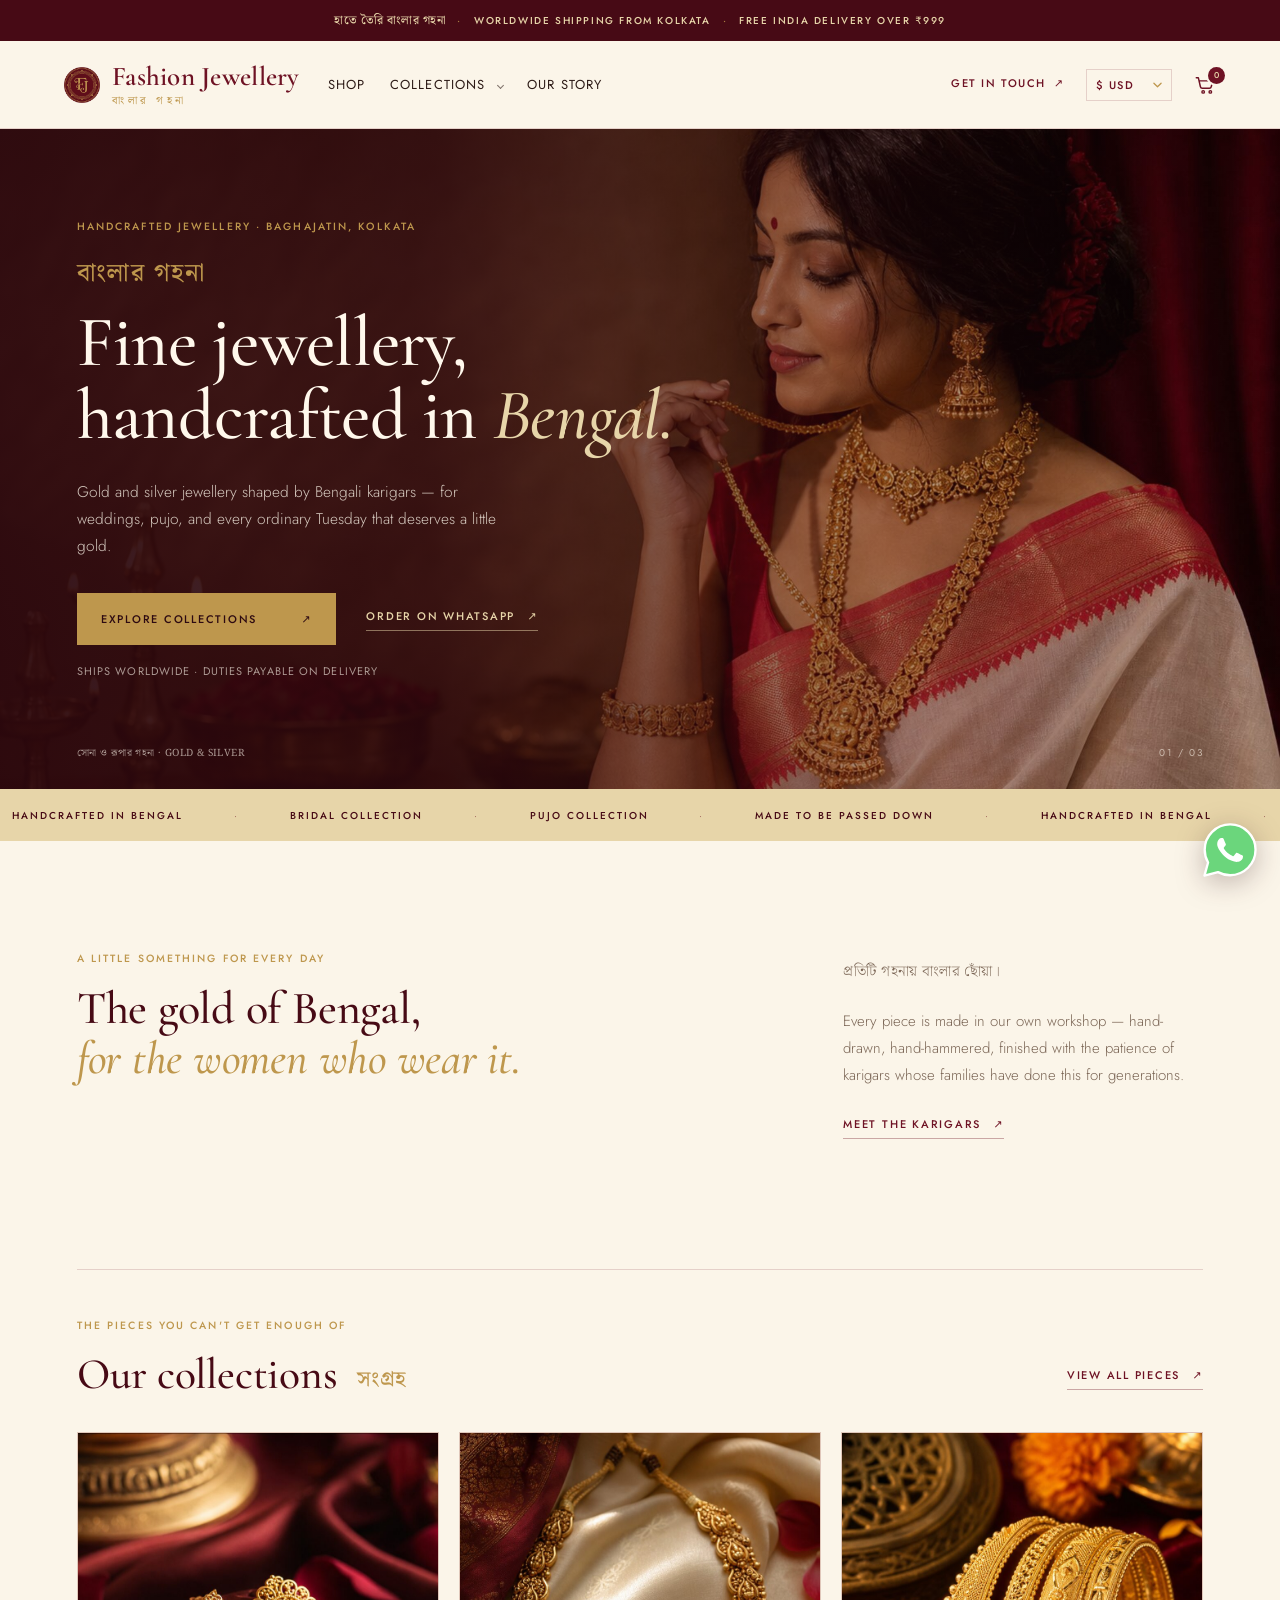
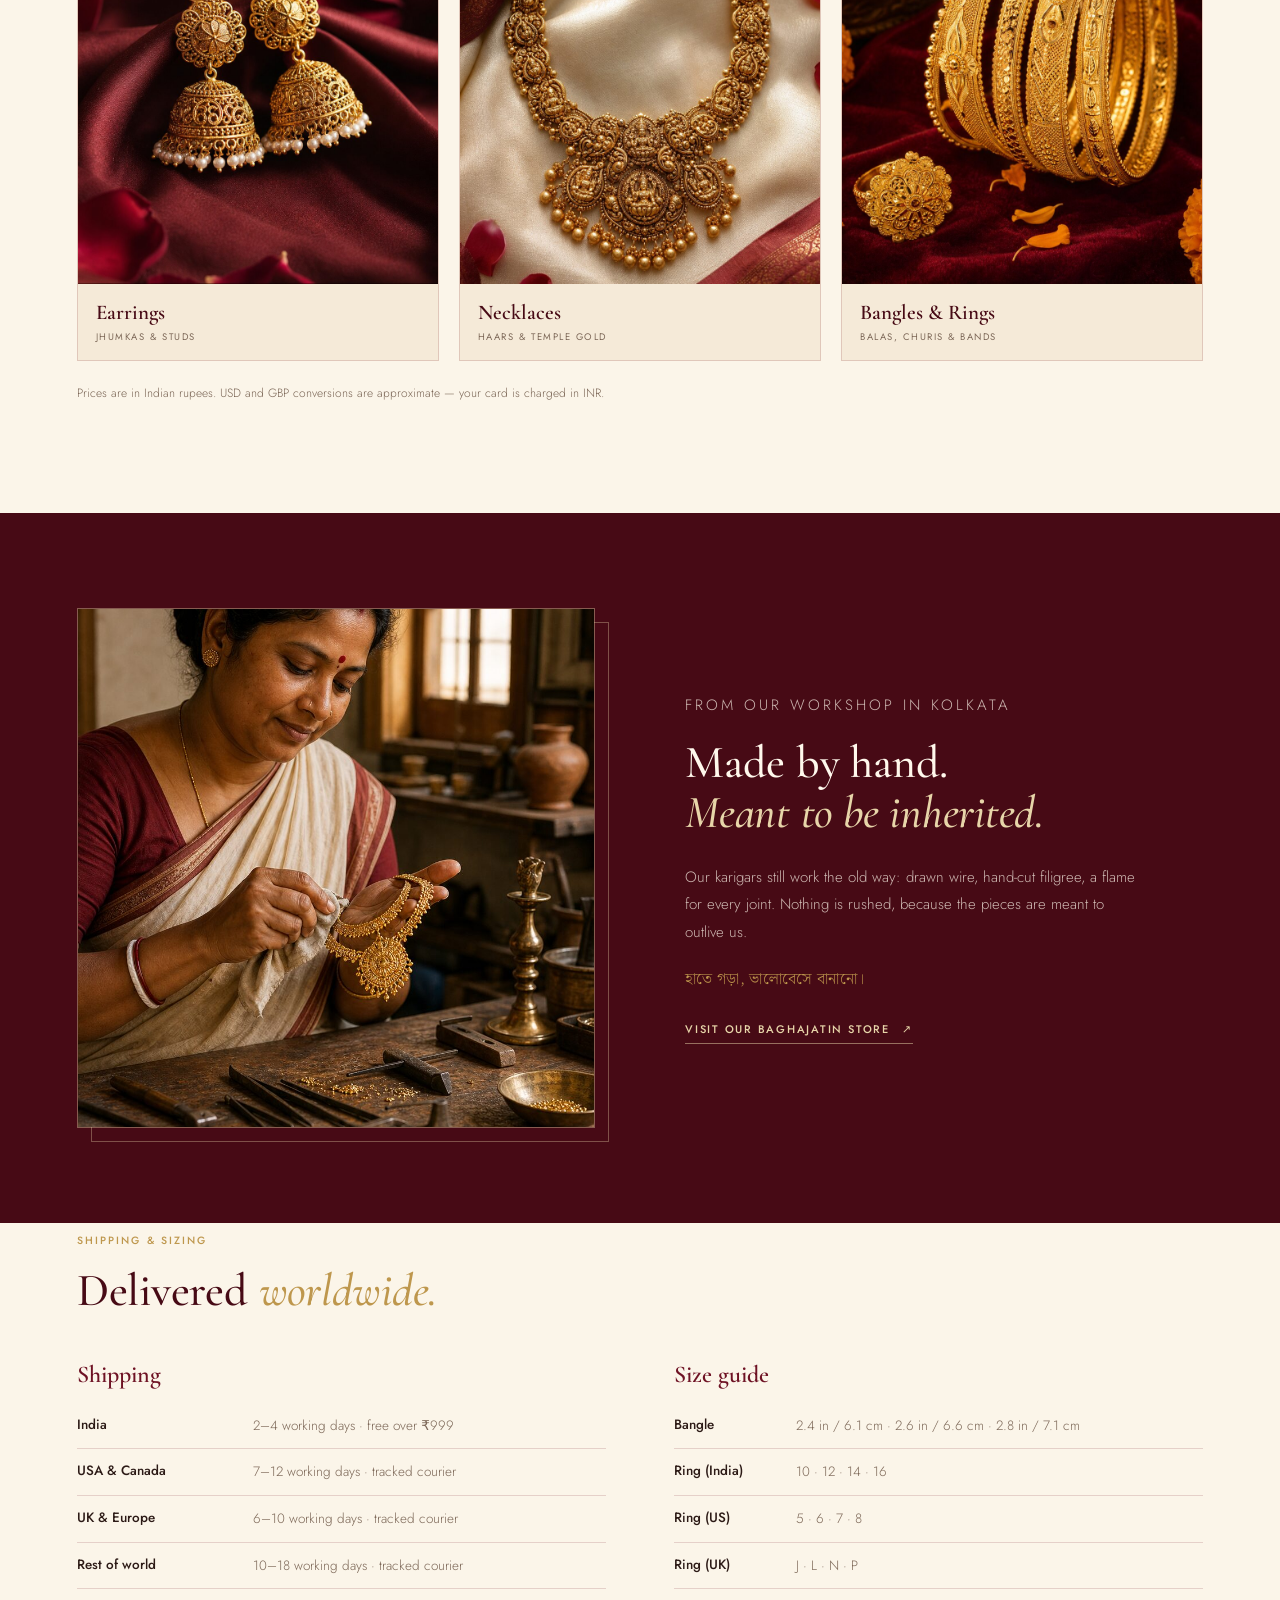
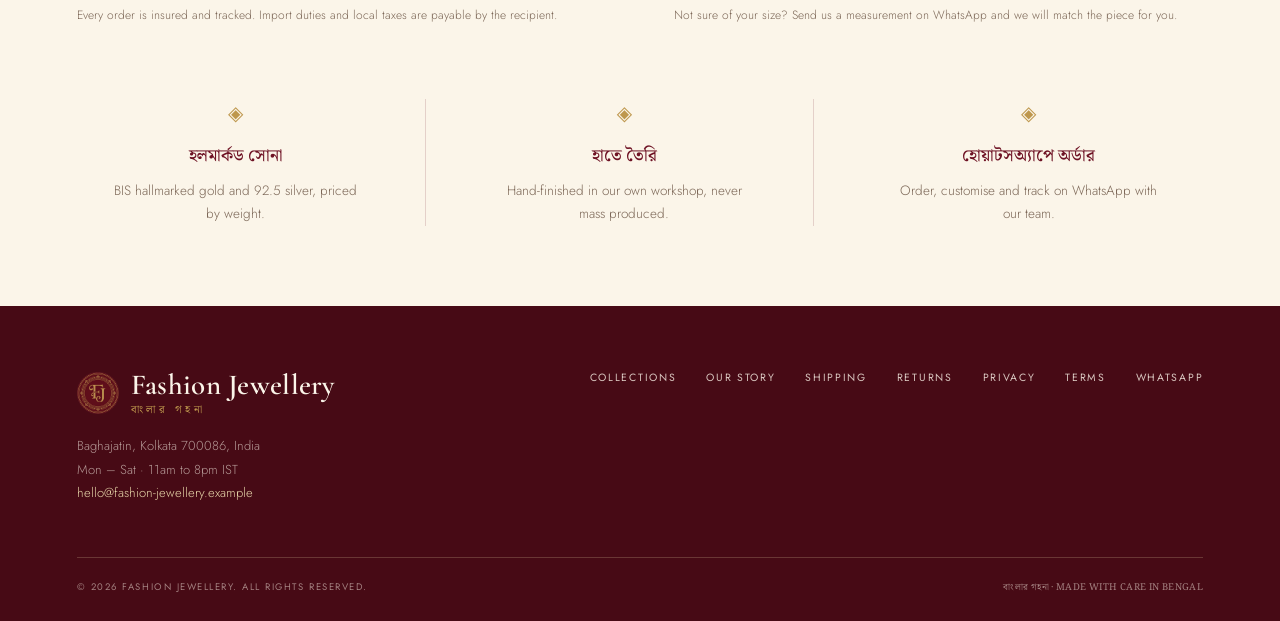
==== commit 3f24c824: "Remove underlines from footer logo and email Co-authored-by: arena-agent <297053741+arena-agent@user" ====
--- a/index.html
+++ b/index.html
@@ -15,7 +15,7 @@
   <link rel="preconnect" href="https://fonts.googleapis.com">
   <link rel="preconnect" href="https://fonts.gstatic.com" crossorigin>
   <link href="https://fonts.googleapis.com/css2?family=Cormorant+Garamond:ital,wght@0,400;0,500;0,600;1,400&family=Jost:wght@300;400;500;600&family=Noto+Serif+Bengali:wght@400;500;600&display=swap" rel="stylesheet">
-  <link rel="stylesheet" href="style.css?v=15">
+  <link rel="stylesheet" href="style.css?v=16">
   <script>if ('scrollRestoration' in history) history.scrollRestoration = 'manual'; addEventListener('load', () => { if (!location.hash) window.scrollTo(0, 0); });</script>
 </head>
 <body>
--- a/style.css
+++ b/style.css
@@ -192,8 +192,8 @@
 .footer-brand .logo-en{color:var(--ivory);font-size:29px}
 .footer-brand .logo-bn{color:var(--gold)}
 .footer-brand p{font-size:13px;line-height:1.8;color:rgba(255,248,236,.6);margin:18px 0 0;font-weight:300}
-.footer-brand a{color:var(--gold-2);border-bottom:1px solid rgba(231,213,169,.35)}
-.footer-brand a:hover{border-color:var(--gold-2)}
+.footer-brand a{color:var(--gold-2);border-bottom:0;text-decoration:none}
+.footer-brand a:hover{color:var(--ivory)}
 .footer-links{display:flex;gap:30px;font-size:10.5px;letter-spacing:.16em;flex-wrap:wrap}
 .footer-links a{color:rgba(255,248,236,.8);border-bottom:1px solid transparent;padding-bottom:5px}
 .footer-links a:hover{color:var(--gold-2);border-color:var(--gold-2)}
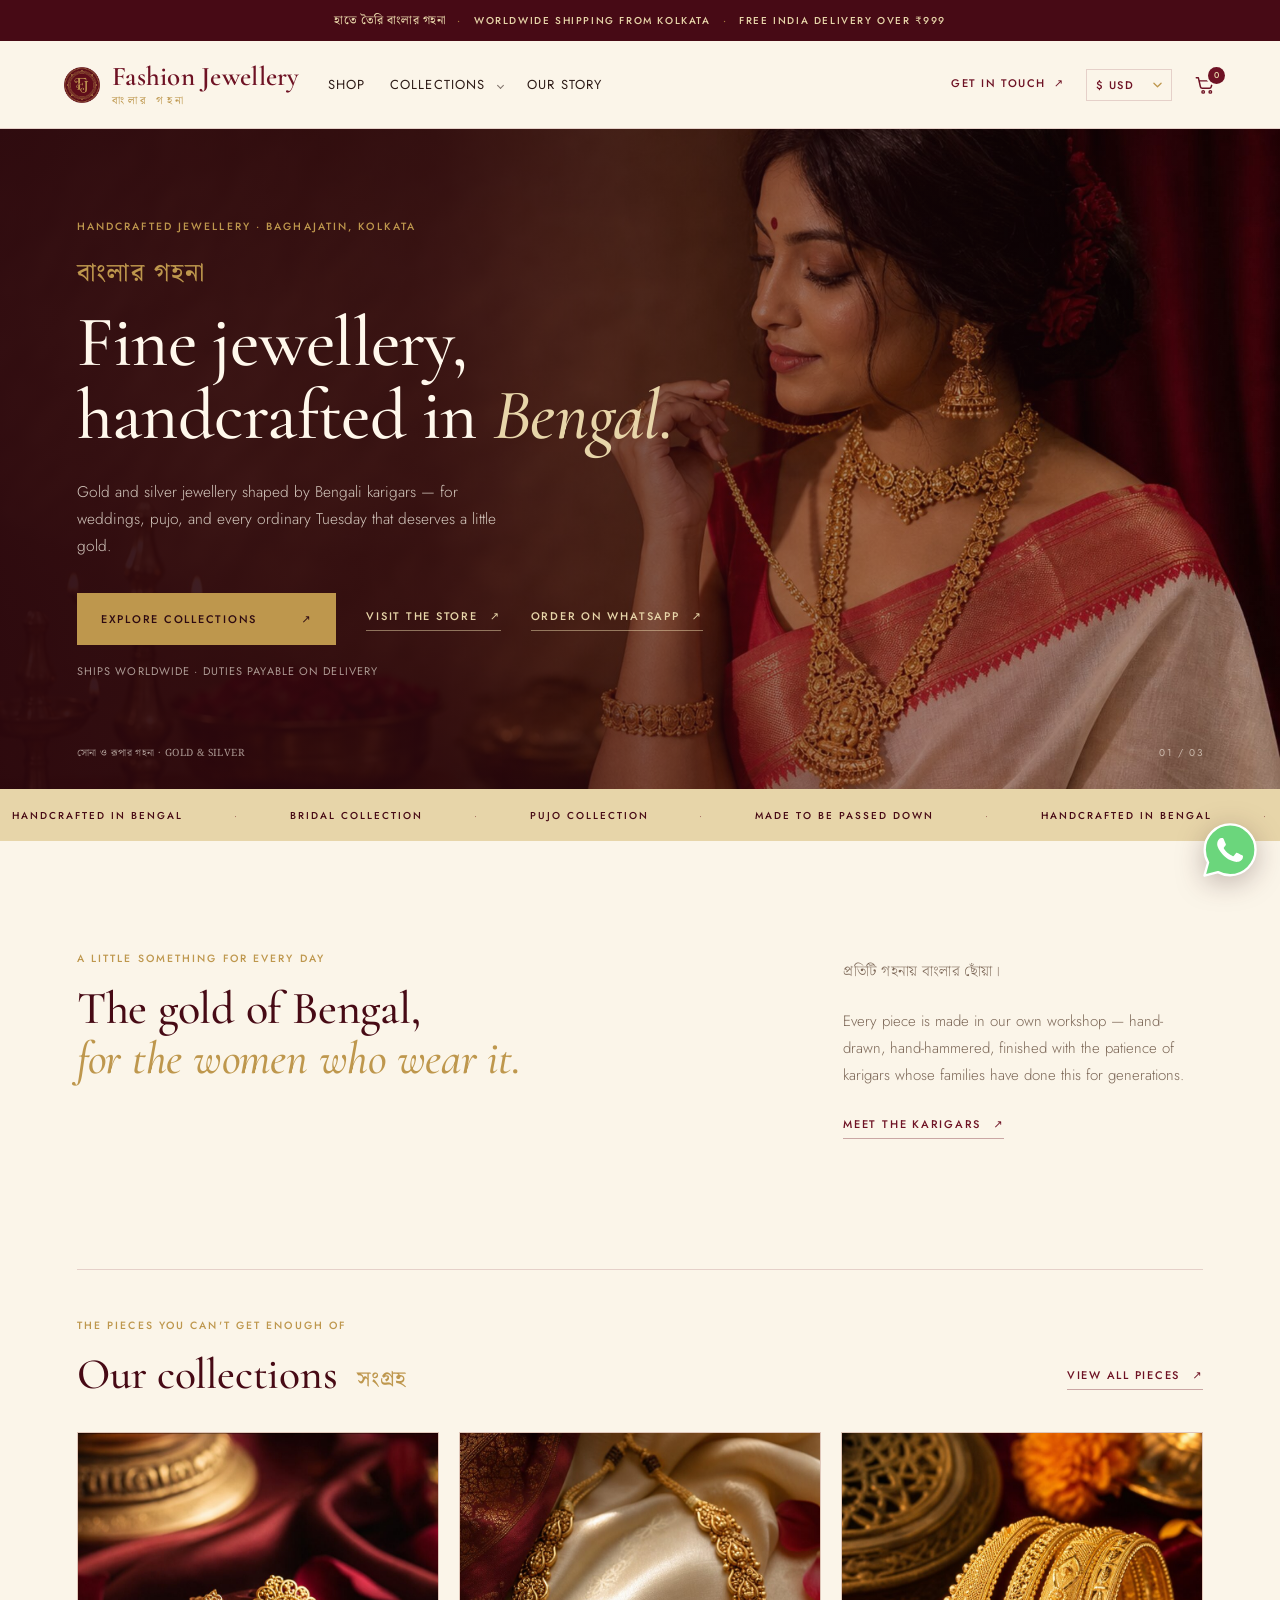
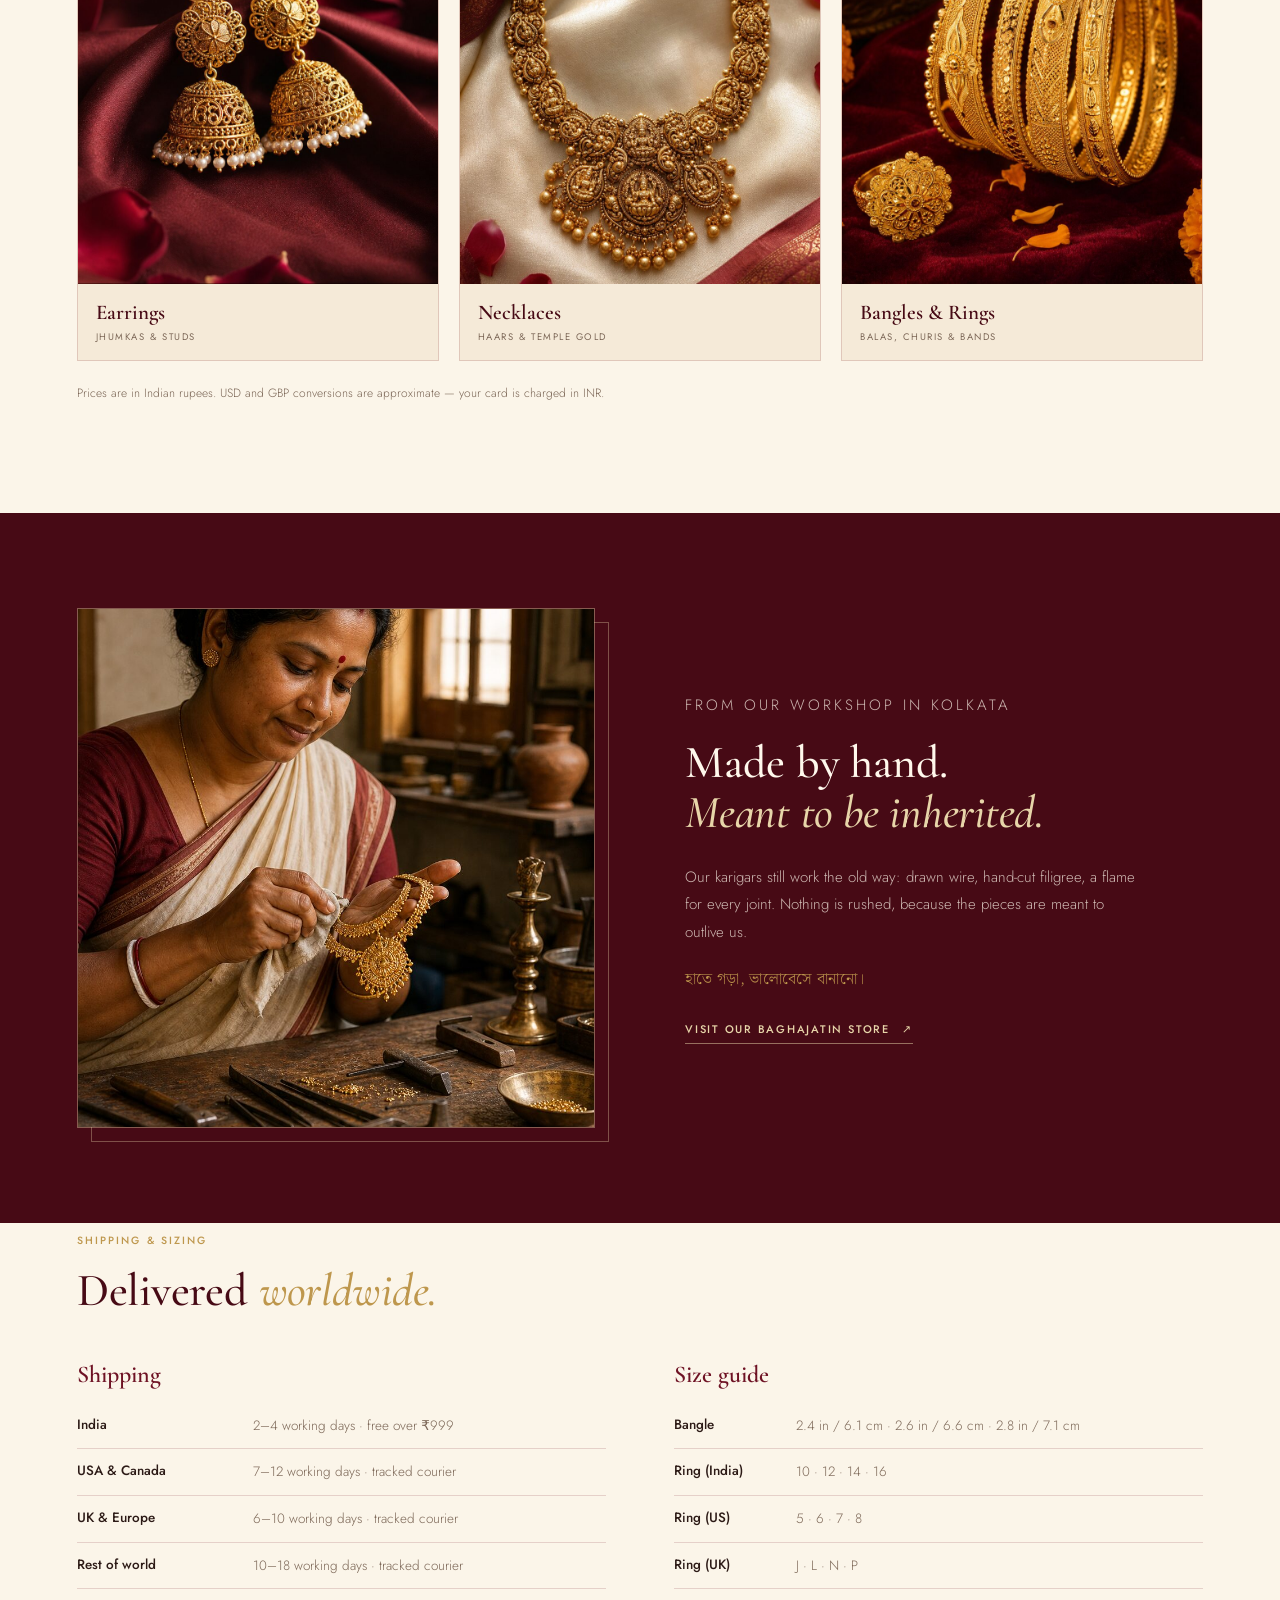
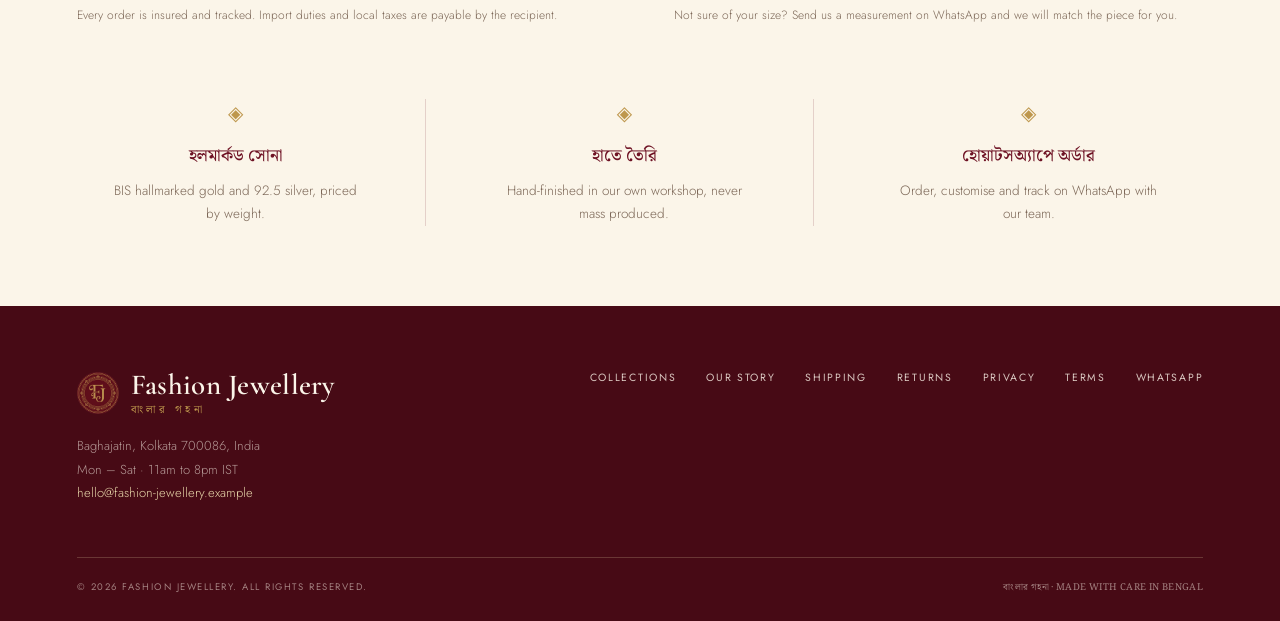
==== commit 0f198884: "Add Amazon-style store with cart, accounts, checkout and admin panel Co-authored-by: arena-agent <29" ====
--- a/index.html
+++ b/index.html
@@ -27,7 +27,7 @@
       <img class="logo-mark" src="images/logo-mark.png" alt="" width="36" height="36"><span class="logo-text"><span class="logo-en">Fashion Jewellery</span><span class="logo-bn" lang="bn">বাংলার গহনা</span></span>
     </a>
     <nav class="nav" aria-label="Main navigation">
-      <a href="collections.html">Shop</a>
+      <a href="shop.html">Shop</a>
       <div class="nav-group">
         <a href="collections.html" class="nav-parent">Collections <span class="nav-caret" aria-hidden="true"></span></a>
         <ul class="nav-sub" aria-label="Collection categories">
@@ -64,6 +64,7 @@
         <p class="hero-text">Gold and silver jewellery shaped by Bengali karigars — for weddings, pujo, and every ordinary Tuesday that deserves a little gold.</p>
         <div class="hero-actions">
           <a class="button button-gold" href="collections.html">EXPLORE COLLECTIONS <span>↗</span></a>
+          <a class="link-underline" href="shop.html">VISIT THE STORE <span>↗</span></a>
           <a class="link-underline" href="https://wa.me/918697771768" target="_blank" rel="noopener noreferrer">ORDER ON WHATSAPP <span>↗</span></a>
         </div>
         <p class="hero-note">Ships worldwide · duties payable on delivery</p>
